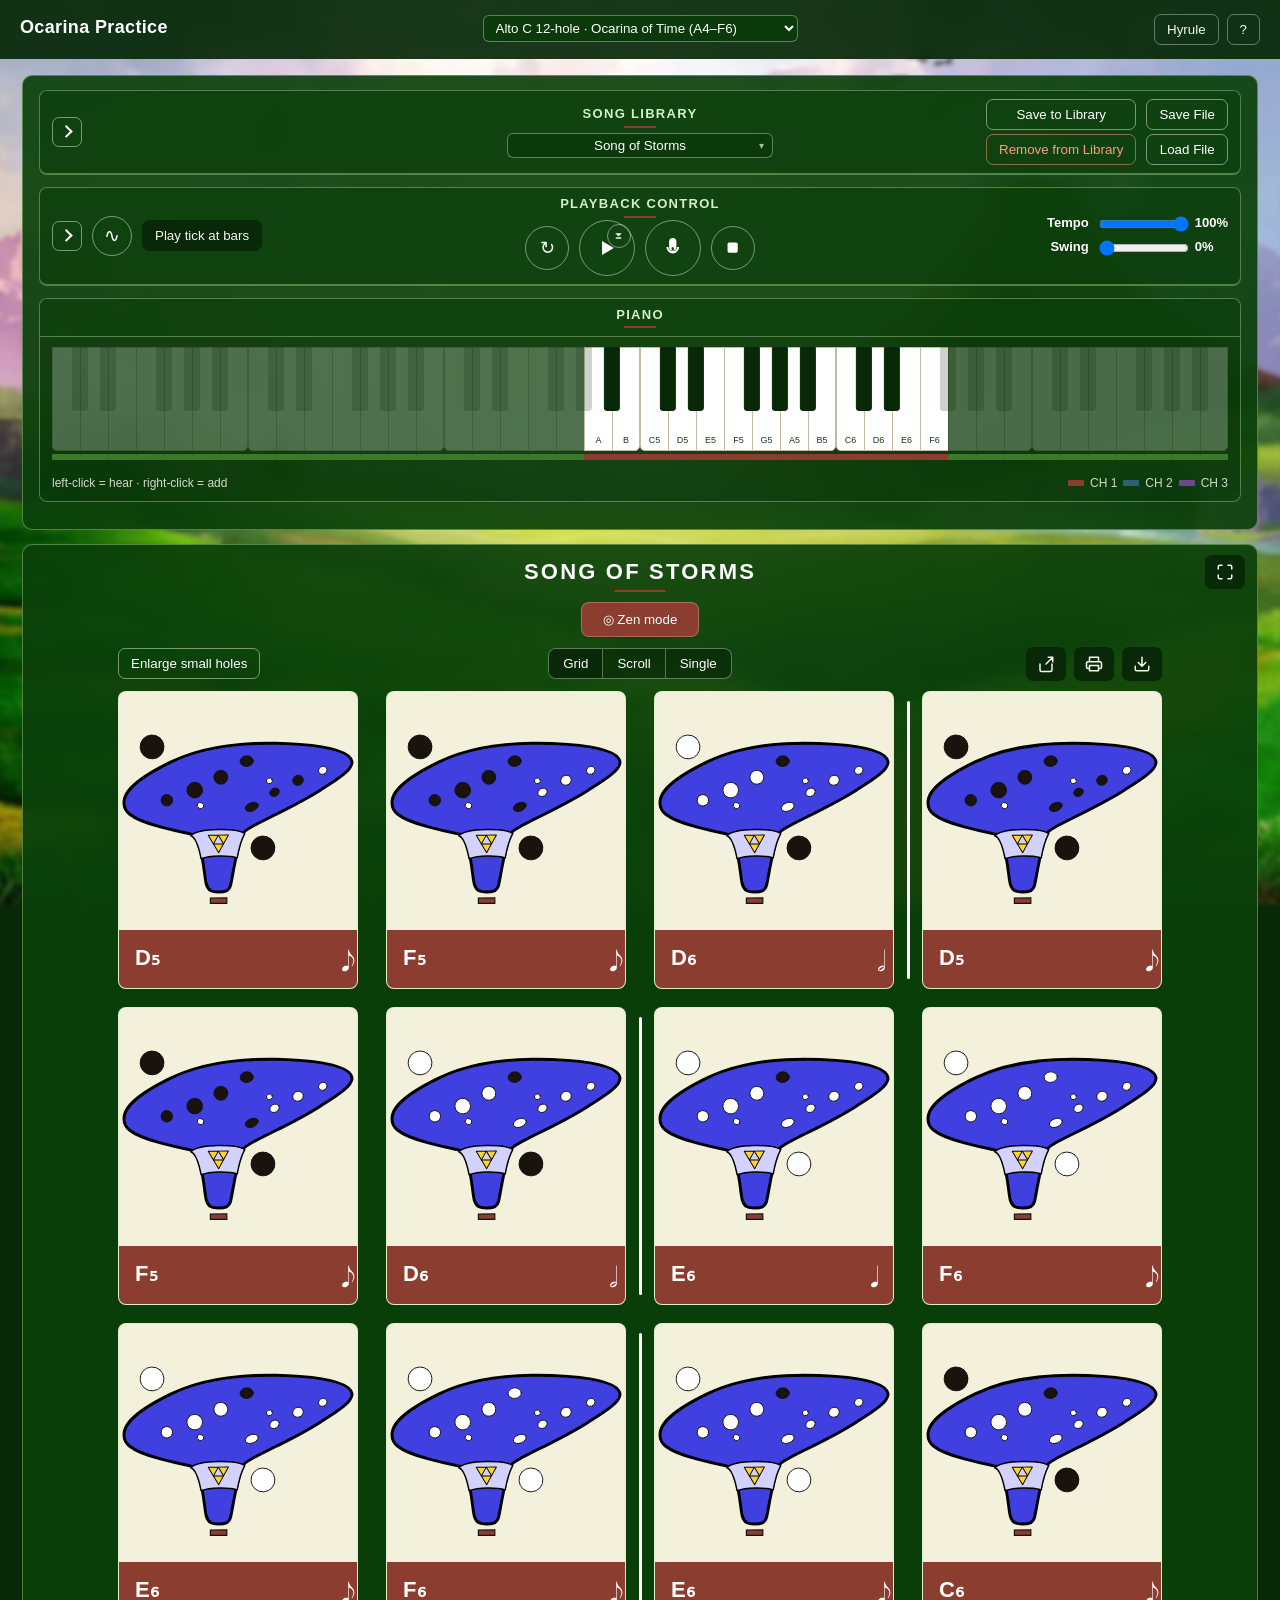
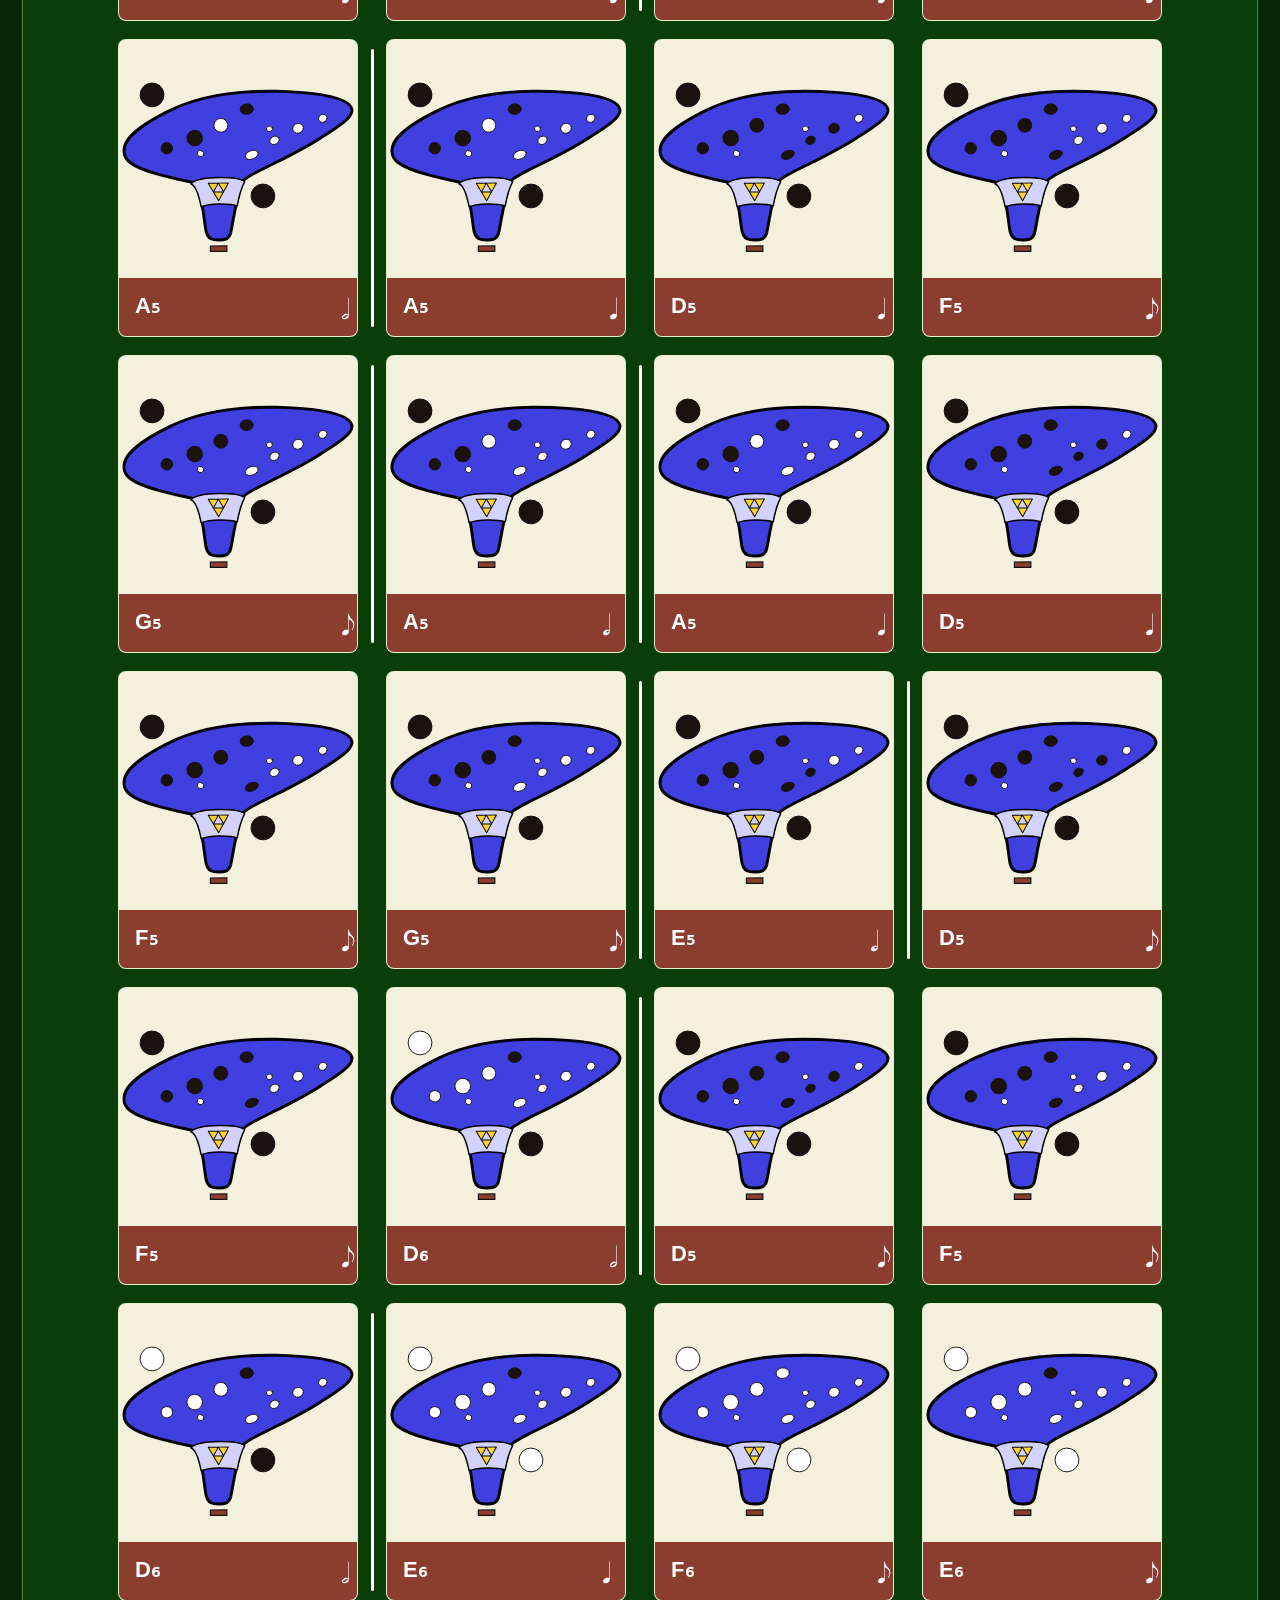
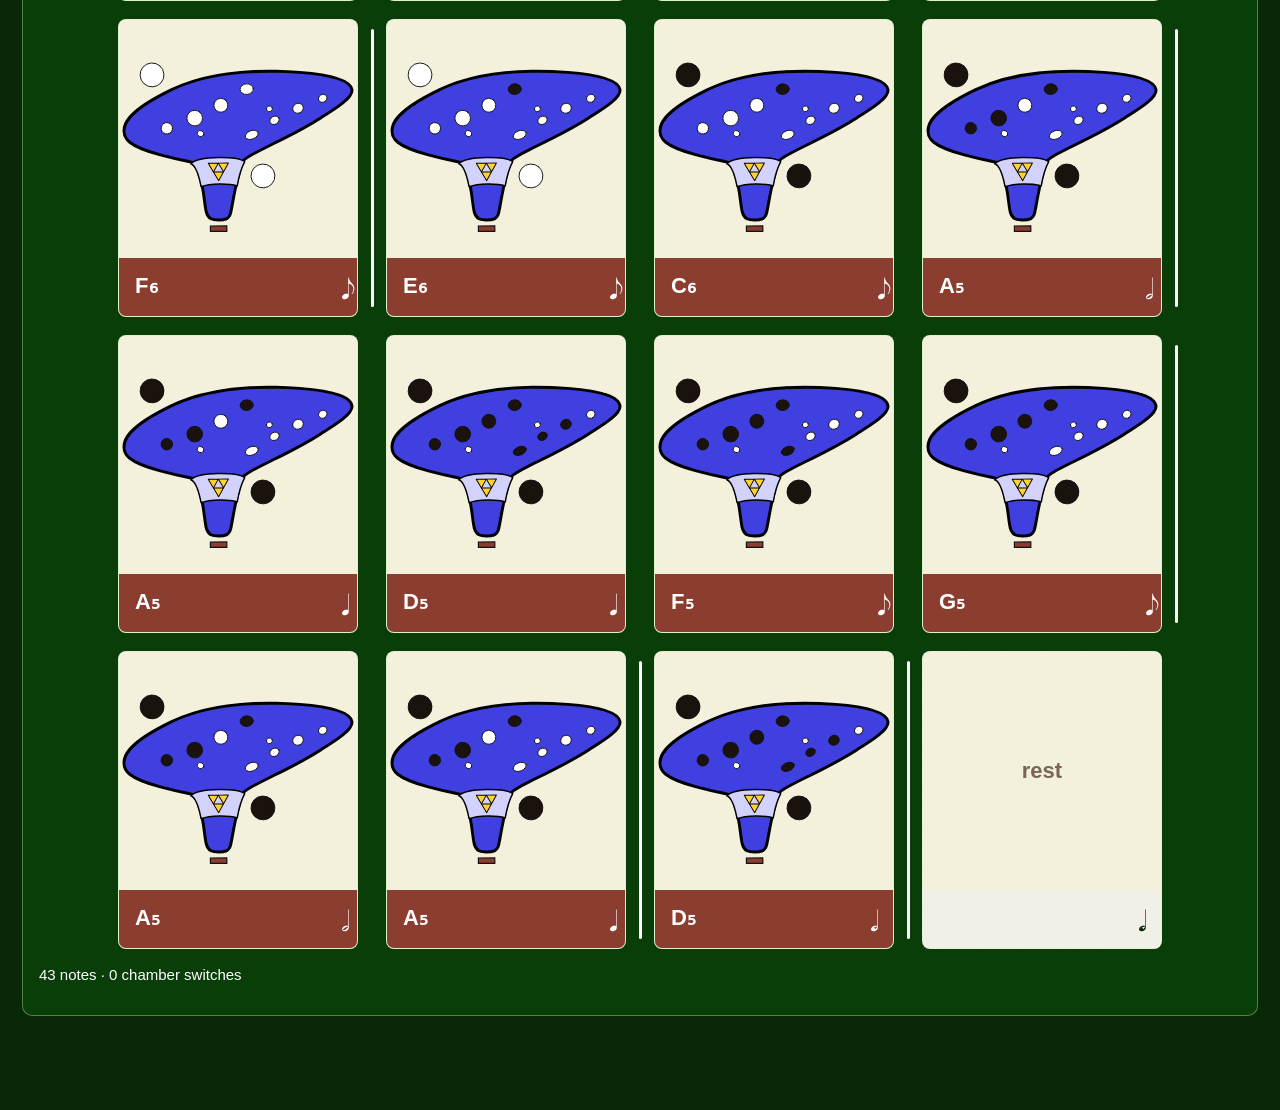
==== index.html @ 20164089 "Hide the vestigial playback collapse chevron under 760px: on a phone the block's only content below " ====
<!DOCTYPE html>
<html lang="en">
<head>
<meta charset="UTF-8" />
<meta name="viewport" content="width=device-width, initial-scale=1" />
<meta name="description" content="Ocarina tab maker and practice companion: type notes, get fingerings, play back through a synthesized ocarina, and practice with microphone feedback." />
<link rel="canonical" href="/" />
<meta name="theme-color" content="#f6efe6" />
<link rel="icon" type="image/svg+xml" href="favicon.svg" />
<link rel="manifest" href="manifest.webmanifest" />
<link rel="apple-touch-icon" href="icon-192.png" />
<title>Ocarina Practice</title>
<style>
  /* Critical paint gate: under a slow network Chrome's paint-holding gives up
     after ~1 s and paints the UA-shape (8 px body margin, white sheet) before
     app.css arrives — the 0.4-CLS pre-CSS flash Lighthouse caught on the phone.
     These two declarations anticipate app.css's own html, body rule exactly;
     anything more belongs in the stylesheet, not here. */
  html, body { margin: 0; padding: 0; background: #f6efe6; }
  /* the header's h1 margin collapses THROUGH the pre-CSS body's zero
     margin and displaces the body box itself (~21 px = UA .67em); app.css's
     header.app h1 { margin: 0 } is anticipated here for the gate. */
  header h1 { margin: 0; }
</style>
<script>
(function () {
  // Pre-paint theme: the same param > localStorage > default resolution as
  // app.js's themeFromQuery, so the saved theme lands before first paint —
  // boot() applying it late used to flash the default look on every load.
  try {
    var q = new URLSearchParams(location.search);
    var t;
    if (q.has("plain")) t = "";
    else if (q.has("oot")) t = "oot";
    else if (q.has("hifi")) t = "hifi";
    else {
      var s = localStorage.getItem("oco-theme");
      t = (s === "" || s === "oot" || s === "hifi") ? s : "oot";
    }
    if (t) document.documentElement.setAttribute("data-theme", t);
    else document.documentElement.removeAttribute("data-theme");
  } catch (e) {}
})();
</script>
<link rel="stylesheet" href="css/app.css?v=css-v9" />
<script type="application/ld+json">
{
  "@context": "https://schema.org",
  "@type": "WebApplication",
  "name": "Ocarina Practice",
  "url": "https://ocarina-practice.com/",
  "description": "Ocarina tab maker and practice companion: type notes, get fingerings, play back through a synthesized ocarina, and practice with microphone feedback.",
  "applicationCategory": "EducationalApplication",
  "operatingSystem": "Any",
  "browserRequirements": "Requires JavaScript.",
  "offers": { "@type": "Offer", "price": "0", "priceCurrency": "USD" }
}
</script>
</head>
<body>
<header class="app">
  <h1><a href="./" id="siteTitle">Ocarina Practice</a></h1>
  <div class="inst-picker">
    <select id="instSel" class="inst-sel" aria-label="Ocarina"></select>
  </div>
  <div class="head-tools">
    <div class="theme-wrap">
      <button class="ghost" type="button" id="themeBtn" title="Switch the theme" aria-haspopup="menu" aria-expanded="false">Hyrule</button>
      <div id="themeMenu" class="theme-menu" hidden role="menu" aria-label="Color theme">
        <button type="button" role="menuitem" data-theme-choice="">Plain</button>
        <button type="button" role="menuitem" data-theme-choice="oot">Hyrule</button>
        <!-- HiFi stays hidden until the look is finished (Robin, 2026-09-25):
             ?hifi explores it exactly the way ?oot did in its hidden era. -->
      </div>
    </div>
    <button class="ghost" type="button" id="helpBtn" title="Keyboard shortcuts" aria-haspopup="dialog">?</button>
  </div>
</header>
<div class="wrap">
  <section class="panel noprint">
    <div class="block collapsed" id="inputBlock">
      <div class="box-head">
        <div class="head-left">
          <button class="ghost collapse-btn" type="button" aria-expanded="false" title="Expand" aria-label="Expand input block"></button>
          <button class="ghost" type="button" id="clear" title="Empty the input field">Clear</button>
        </div>
        <div class="lib-dd" id="libDd">
          <span class="head-label">Song Library</span>
          <div class="lib-dd-wrap">
            <button type="button" class="lib-dd-btn" id="libDdBtn" aria-haspopup="listbox" aria-expanded="false" aria-controls="libDdMenu">
              <span id="libDdText"></span>
              <span class="lib-dd-caret" aria-hidden="true">▾</span>
            </button>
            <div class="lib-dd-menu" id="libDdMenu" role="listbox" aria-label="Library" hidden></div>
          </div>
          <select id="scale" hidden tabindex="-1" aria-hidden="true"></select>
        </div>
        <div class="lib-pairs">
          <div class="lib-pair">
            <button class="ghost" type="button" id="libSave">Save to Library</button>
            <button class="ghost" type="button" id="libRemove">Remove from Library</button>
          </div>
          <div class="lib-pair">
            <button class="ghost" type="button" id="diskSave">Save File</button>
            <button class="ghost" type="button" id="diskLoad">Load File</button>
          </div>
          <input type="file" id="diskFile" accept=".txt,.json,text/plain,application/json" hidden>
        </div>
      </div>
      <textarea id="src" spellcheck="false" placeholder="C4 D4 E4 F4 G4 A4 B4 C5">A3 B3 C4 D4 E4 F4 G4 A4 B4 C5 D5 E5 F5 G5 A5 B5 C6 D6 E6 F6 G6</textarea>
      <p class="hint input-legend">
        Notes: <kbd>C4</kbd> <kbd>C#4</kbd> <kbd>Db4</kbd> · bar <kbd>|</kbd> · rest <kbd>r</kbd>
        · tie <kbd>-</kbd> · slide <kbd>~</kbd> (e.g. <kbd>F4 ~ A4</kbd>) · staccato <kbd>!</kbd> (e.g. <kbd>C4!</kbd>) · duration <kbd>/1</kbd> whole <kbd>/2</kbd> half <kbd>/2.</kbd> dotted half <kbd>/4</kbd> quarter <kbd>/8</kbd> <kbd>/16</kbd> · triplet <kbd>t</kbd> (e.g. <kbd>A4/8t B4/8t C5/8t</kbd>) · bar note <kbd>|["…"]</kbd> (hover)
      </p>
    </div>
    <div class="block collapsed" id="playback">
      <div class="box-head">
        <div class="head-left">
          <button class="ghost collapse-btn" type="button" aria-expanded="false" title="Expand" aria-label="Expand playback block"></button>
          <!-- Loop is controlled by the transport's round ↻ button; the hidden
               carrier keeps loopOn()/syncLoopUI()'s single shared state. -->
          <input type="checkbox" id="loopMel" hidden>
          <!-- Lite is toggled in the perf screen; this hidden carrier keeps the
               shared state the perf switch / glitch toast read and persist. -->
          <input type="checkbox" id="liteMel" hidden>
          <!-- The Audio Performance button (relocated here by the JS) sits
               first; the playback tick rides to its right as a plain button. -->
          <div class="head-perf-col" id="headPerfCol">
            <button class="ghost" type="button" id="tickBtn" aria-pressed="true" title="Metronome tick during playback">Play tick at bars</button>
          </div>
        </div>
        <!-- Library save/load round-trips the tick flag through this hidden
             carrier (audio tickEnabled / library.ts headers read .checked). -->
        <input type="checkbox" id="tickMel" checked hidden>
        <div class="t-wrap noprint">
          <span class="head-label">Playback Control</span>
          <div class="bar-tools noprint" id="barTools" role="group" aria-label="Transport">
            <button type="button" class="t-btn loop" id="mirrorLoop" title="Loop" aria-label="Loop" aria-pressed="false">↻</button>
            <div class="play-cluster">
              <button type="button" class="t-btn play" id="mirrorPlay" title="Play / Pause" aria-label="Play or pause">
                <svg class="g-play" viewBox="0 0 24 24" aria-hidden="true" focusable="false"><path d="M7.4 4.4 L20.2 12 L7.4 19.6 Z" stroke-linejoin="round"/></svg>
                <svg class="g-pause" viewBox="0 0 24 24" aria-hidden="true" focusable="false"><rect x="4.6" y="5" width="5.2" height="14" rx="2.1"/><rect x="14.2" y="5" width="5.2" height="14" rx="2.1"/></svg>
              </button>
              <button type="button" class="t-btn duck" id="mirrorDuck" title="Duck the melody (~20%) so your ocarina leads" aria-label="Duck the melody" aria-pressed="false">
                <svg viewBox="0 0 24 24" aria-hidden="true" focusable="false"><path d="M5 7h14l-7 7z"/><path d="M6 16h12v3H6z"/></svg>
              </button>
            </div>
            <button type="button" class="t-btn practice" id="mirrorPractice" title="Practice mode: the song advances when you hit each note in tune" aria-label="Practice mode" aria-pressed="false"><svg class="g-mic" viewBox="0 0 24 24" aria-hidden="true" focusable="false"><path d="M12 2.8a3.4 3.4 0 0 1 3.4 3.4v5a3.4 3.4 0 0 1-6.8 0v-5A3.4 3.4 0 0 1 12 2.8Zm-6 8.6a6 6 0 0 0 12 0h-2a4 4 0 0 1-8 0Zm5 .02v3.08a1 1 0 0 0 2 0v-3.08Z"/></svg></button>
            <button type="button" class="t-btn stop" id="mirrorStop" title="Stop" aria-label="Stop">
              <svg class="g-stop" viewBox="0 0 24 24" aria-hidden="true" focusable="false"><rect x="4" y="4" width="16" height="16" rx="2.6"/></svg>
            </button>
          </div>
        </div>
        <div class="tempo-lab">
          <label class="dial-row" id="tempoGrp" for="tempo">
            <span>Tempo</span>
            <input type="range" id="tempo" min="10" max="100" value="100" title="Playback speed relative to the song's own tempo (10%–100%)">
            <span class="dial-val"><span id="tempoVal">100</span>%</span>
          </label>
          <label class="dial-row" id="swingGrp" for="swing">
            <span>Swing</span>
            <input type="range" id="swing" min="0" max="100" value="0">
            <span class="dial-val"><span id="swingVal">0</span>%</span>
          </label>
        </div>
      </div>
      <div class="tokens" id="tokens"></div>
    </div>
    <div class="block" id="pianoBlock">
      <div class="box-head piano-head">
        <span class="head-label">Piano</span>
      </div>
      <div class="kb" id="kb"></div>
      <div class="click-help">left-click = hear · right-click = add
        <span class="ch-leg"><i class="c1"></i>CH 1 <i class="c2"></i>CH 2 <i class="c3"></i>CH 3</span>
      </div>
    </div>
    <p class="err" id="err"></p>
  </section>

  <section class="panel" id="tabPanel">
    <h2 id="title" class="head-label"></h2>
    <button class="icon-btn fs-corner noprint" id="fullscreen" type="button" aria-label="Full screen" title="Full screen">
      <svg viewBox="0 0 24 24" aria-hidden="true" focusable="false"><path d="M8 3H5a2 2 0 0 0-2 2v3m13-5h3a2 2 0 0 1 2 2v3M3 16v3a2 2 0 0 0 2 2h3m13-5v3a2 2 0 0 1-2 2h-3"/></svg>
    </button>
    <div class="zen-row noprint">
      <button class="zen-btn" type="button" id="zen" title="Distraction-free practice (full screen)">◎ Zen mode</button>
    </div>
    <div class="row tab-tools">
      <div class="tools-left">
        <button type="button" class="toggle-btn" id="bigSmall" aria-pressed="false">Enlarge small holes</button>
      </div>
      <div class="mode-seg" id="modeSeg" role="radiogroup" aria-label="Display mode">
        <button type="button" class="seg-btn" data-mode="grid" role="radio" aria-checked="true" tabindex="0">Grid</button>
        <button type="button" class="seg-btn" data-mode="scroll" role="radio" aria-checked="false" tabindex="-1">Scroll</button>
        <button type="button" class="seg-btn" data-mode="single" role="radio" aria-checked="false" tabindex="-1">Single</button>
      </div>
      <div class="tools-right">
        <button class="icon-btn" type="button" id="shareZen" title="Copy a link that opens this ocarina and song straight in Zen mode" aria-label="Share zen link">
          <svg viewBox="0 0 24 24" aria-hidden="true" focusable="false"><path d="M4 12v8a2 2 0 0 0 2 2h12a2 2 0 0 0 2-2v-8M15 3h6v6M21 3l-9 9"/></svg>
        </button>
        <button class="icon-btn" type="button" id="print" title="Print" aria-label="Print">
          <svg viewBox="0 0 24 24" aria-hidden="true" focusable="false"><path d="M6 9V3h12v6M6 18H4a2 2 0 0 1-2-2v-5a2 2 0 0 1 2-2h16a2 2 0 0 1 2 2v5a2 2 0 0 1-2 2h-2M6 14h12v7H6z"/></svg>
        </button>
        <button class="icon-btn" type="button" id="download" title="Download tabs" aria-label="Download tabs">
          <svg viewBox="0 0 24 24" aria-hidden="true" focusable="false"><path d="M21 15v4a2 2 0 0 1-2 2H5a2 2 0 0 1-2-2v-4M7 10l5 5 5-5M12 15V3"/></svg>
        </button>
      </div>
    </div>
    <div class="sheet-wrap"><div class="sheet" id="sheet"></div></div>
    <p class="hint" id="stats"></p>
    <button type="button" class="focus-exit" id="focusExit" title="Exit full screen" aria-label="Exit full screen">✕</button>
    <div class="focus-strip noprint" id="focusStrip">
      <div class="tokens focus-tokens" id="focusTokens"></div>
    </div>
      <div class="focus-bar noprint" id="focusBar">
      <div class="focus-transport">
        <button type="button" class="focus-btn loop" id="focusLoop" title="Loop" aria-label="Loop" aria-pressed="false">↻</button>
        <div class="play-cluster">
          <button type="button" class="focus-btn play" id="focusPlay" title="Play / Pause" aria-label="Play or pause">
            <svg class="g-play" viewBox="0 0 24 24" aria-hidden="true" focusable="false"><path d="M7.4 4.4 L20.2 12 L7.4 19.6 Z" stroke-linejoin="round"/></svg>
            <svg class="g-pause" viewBox="0 0 24 24" aria-hidden="true" focusable="false"><rect x="4.6" y="5" width="5.2" height="14" rx="2.1"/><rect x="14.2" y="5" width="5.2" height="14" rx="2.1"/></svg>
          </button>
          <button type="button" class="focus-btn duck" id="focusDuck" title="Duck the melody (~20%) so your ocarina leads" aria-label="Duck the melody" aria-pressed="false">
            <svg viewBox="0 0 24 24" aria-hidden="true" focusable="false"><path d="M5 7h14l-7 7z"/><path d="M6 16h12v3H6z"/></svg>
          </button>
        </div>
        <button type="button" class="focus-btn" id="practiceFocusBtn" title="Practice mode: the song advances when you hit each note in tune" aria-label="Practice mode" aria-pressed="false"><svg class="g-mic" viewBox="0 0 24 24" aria-hidden="true" focusable="false"><path d="M12 2.8a3.4 3.4 0 0 1 3.4 3.4v5a3.4 3.4 0 0 1-6.8 0v-5A3.4 3.4 0 0 1 12 2.8Zm-6 8.6a6 6 0 0 0 12 0h-2a4 4 0 0 1-8 0Zm5 .02v3.08a1 1 0 0 0 2 0v-3.08Z"/></svg></button>
        <button type="button" class="focus-btn" id="focusStop" title="Stop" aria-label="Stop">
          <svg class="g-stop" viewBox="0 0 24 24" aria-hidden="true" focusable="false"><rect x="4" y="4" width="16" height="16" rx="2.6"/></svg>
        </button>
      </div>
      <div class="focus-settings">
        <label class="focus-tempo" id="focusTempoLab">
          <span>Tempo</span>
          <input type="range" id="focusTempo" min="10" max="100" value="100" title="Playback speed relative to the song's own tempo (10%–100%)">
          <span id="focusTempoVal">100</span>%
        </label>
      </div>
    </div>
  </section>
</div>

  <div id="helpOverlay" class="help-dialog" role="dialog" aria-modal="true" aria-label="Keyboard and gesture shortcuts" hidden>
    <div class="help-card">
      <div class="help-head">
        <b>Shortcuts</b>
        <button class="help-x" type="button" title="Close">✕</button>
      </div>
      <dl class="help-rows">
        <dt>Space</dt><dd>Pause / Continue playback or practice (not while typing)</dd>
        <dt>Enter</dt><dd>Hear the focused piano key · play the song from the focused notation chip</dd>
        <dt>← →</dt><dd>Step the piano chromatically · walk the notation chips · cycle grid/scroll/single in the mode segment</dd>
        <dt>↑ ↓</dt><dd>Move the piano an octave</dd>
        <dt>Home / End</dt><dd>First / last token (piano + chips)</dd>
        <dt>Right-click key</dt><dd>Add that note to the melody</dd>
        <dt>Quick tap chip</dt><dd>Play the song from there (touch and mouse)</dd>
        <dt>Hold chip / key</dt><dd>Hear just that one note (about ¼ s)</dd>
        <dt>?</dt><dd>Show / hide this list</dd>
      </dl>
      <p class="help-meta">Found a problem? <a href="https://github.com/tribbin/Ocarina-Practice/issues" target="_blank" rel="noopener">Report an issue</a> · Like the tool? <a href="https://ko-fi.com/tribbin" target="_blank" rel="noopener">Buy me a coffee</a>.</p>
    </div>
  </div>
  <div id="sr-gesture-hints" class="sr-only">
    Notation chips (button-shaped): activating one plays the song from
    that note; on touch a quick tap plays from here, a held press auditions
    the note once. Piano keys: activate or click to hear the note;
    right-click (or two-finger context) adds it to the melody. Tan pills
    mark text outside the melody notation — fix or remove them.
  </div>
  <script type="module" src="js/app.js"></script>
</body>
</html>
---- css/app.css ----
:root {
  --clay: #c4a07a;
  --clay-dark: #6b4a32;
  --ink: #1c140f;
  --paper: #f6efe6;
  --paper-2: #efe4d4;
  --line: #d7c4ae;
  --accent: #8b3d2f;
  --good: #2f6b4f;
  /* Chamber symbology — same in every theme. */
  --ch1: #8b3d2f;
  --ch2: #2f5f73;
  --ch3: #6b4a8b;
  --panel: #ffffff;
  --head: #faf7f2;
  --muted: #6a5648;
  --oca-bg: #f3e6d6;
  --key: #faf7f2;
  --key-line: #c9b8a4;
  --key-label: #7a6552;
  /* Rest / bar / tempo tokens — symbology, same in every theme.
     --token-pause is the one symbology value the general scan moved: its
     original tan left the white pause glyph at 4.14 (needed 4.5). */
  --token-neutral: #c9b8a4;
  --token-pause: #7d6e5e;
  --rest-ink: #7a6552;
  --ch-line-empty: #ddd4c8;
  --warn-bg: #fbe9e5;
  --warn-ink: #7a2a1f;
  --zen: #2b1d12;
  --zen-btn: #4a331f;
  --key-now: #f3d2b3;
  --key-now-ring: #c45c26;
  --key-now-black: #6b4a32;
  --key-now-black-ring: #e8c07a;
  /* The piano's now-key carries its own label ink: the shared --key-label is
     the rest-state brown, which slid to 3.85 on the warm now-key. */
  --key-now-label: #5a4936;
}
/* Hidden Hyrule Field theme: enable with ?oot
   Dark saturated grass from hyrule.jpg so white type reads; fingering cards
   stay cream. Chamber colors (--ch1/2/3) are intentionally not overridden. */
html[data-theme="oot"] {
  --clay: #2e8a1c;
  --clay-dark: #d4f0c8;
  --ink: #082808;
  --paper: #f4f8f0;
  --paper-2: #12500e;
  --line: rgba(200, 240, 160, 0.38);
  --good: #2e8a1c;
  --panel: rgba(10, 64, 10, 0.92);
  --head: rgba(12, 76, 12, 0.88);
  --muted: rgba(245, 250, 240, 0.84);
  --oca-bg: #f3f0dc;
  --key: #ffffff;
  --key-line: #c9b8a4;
  --key-label: #1a3a12;
  --ch-line-empty: #3d7a28;
  --zen: #071807;
  --zen-btn: #142814;
  --key-now: #7edc5a;
  --key-now-ring: #2d8a18;
  --key-now-black: #145c10;
  --key-now-black-ring: #b8f090;
  --key-now-label: #1a3a12;
  --menu: #0a3a0a;
}
/* HiFi (Robin's naming, 2026-09-25 — code "hifi"): the 80s black audio-stack
   first pass Robin asked for. Shape mirrors the proven Hyrule pattern: paper
   and ink STAY the plain light-sheet values (chips, dialogs, zen buttons and
   the editor all read them as light-on-chrome), while the black chassis is
   painted here explicitly — body/header/heads/panels/zen dark, LED-amber dial
   numerals, square-segment LED rows on the tuner meter and the practice fill.
   The red header understripe stays as every other theme's; chamber colors
   (--ch1..3) and the token/rest symbology stay the fingering-data truth. */
html[data-theme="hifi"] {
  background: #0b0b0d;
  --clay: #d9a441;
  --clay-dark: #e8b45a;
  --ink: #1c140f;
  --paper: #f6efe6;
  --paper-2: #efe4d4;
  --line: #2a2a30;
  --accent: #ff4d3a;
  --good: #3ee07f;
  --panel: #121216;
  --head: #0e0e11;
  --muted: #98969d;
  --oca-bg: #f3e6d6;
  --ch-line-empty: #3a3a42;
  --zen: #060607;
  --zen-btn: #1d1d22;
  --key-now: #123a24;
  --key-now-ring: #3ee07f;
  --key-now-black: #123a24;
  --key-now-black-ring: #e8b45a;
  --menu: #14141a;
  /* The general readability scan's per-surface notes: dark cards need light
     text on their own face (the .cd .dur asserts --ink), the piano's now-key
     label goes light, dark heads need light dial ink and white chrome
     buttons. --rest-ink keeps the plain value: the rest strip paints the
     cream --oca-bg face, dark ink reads there. */
  --key-now-label: #e6e4de;
}
html[data-theme="hifi"] body { background: #0b0b0d; color: #e6e4de; }
html[data-theme="hifi"] header.app { background: #0b0b0d; color: #e6e4de; }
/* Robin, 2026-09-26 retune: ONE dark-amber chrome for the page-chassis
   button family (#160a04 face) with a thin white line while a control
   rests; every ENGAGED face (#56300d). The segment row and the instrument
   select follow the same recipe — no white surfaces on the black chassis —
   and the zen call-to-action drops the bright LED red for a deeper one
   (#b32317, white text). */
html[data-theme="hifi"] button.ghost,
html[data-theme="hifi"] .t-btn,
html[data-theme="hifi"] .lib-dd-btn,
html[data-theme="hifi"] button#bigSmall,
html[data-theme="hifi"] .seg-btn,
html[data-theme="hifi"] .icon-btn,
html[data-theme="hifi"] .mode-seg {
  background: #160a04; color: #fff;
  border-color: rgba(255,255,255,.45);
}
html[data-theme="hifi"] .lib-dd-btn { background: #160a04 !important; }
html[data-theme="hifi"] .seg-btn.on,
html[data-theme="hifi"] .t-btn.play.is-playing,
html[data-theme="hifi"] .t-btn.loop.on,
html[data-theme="hifi"] button#bigSmall[aria-pressed="true"],
html[data-theme="hifi"] button.ghost[aria-pressed="true"],
html[data-theme="hifi"] button.ghost[aria-expanded="true"],
html[data-theme="hifi"] #tickBtn.on {
  background: #56300d; color: #fff;
}
html[data-theme="hifi"] .lib-dd-btn[aria-expanded="true"] {
  background: #56300d !important;
}
html[data-theme="hifi"] button.ghost:hover,
html[data-theme="hifi"] .t-btn:hover,
html[data-theme="hifi"] .seg-btn:hover {
  background: #25150a;
}
html[data-theme="hifi"] .help-card,
html[data-theme="hifi"] .lib-dialog-card { --panel: #fff; }
/* Accent-as-TEXT on a light sheet: the bright LED red only reads on black;
   its deep-red sibling keeps the hierarchy on the cream/white surfaces and
   passes the thresholds (the help card's dt terms paint --accent). */
html[data-theme="hifi"] .help-rows dt { color: #b32317; }
html[data-theme="hifi"] .lib-dialog-row button.lib-dialog-ok { color: var(--ink); }
html[data-theme="hifi"] .perf-pop { --muted: #241d14; }
/* The dev panel's amber note chips need the dark ink against them (the light
   --paper text only works on the grey dbg buttons). */
html[data-theme="hifi"] #dbgPanel .dbg-note { color: var(--ink); }
/* Dark heads: the dial labels assert --ink (dark on the dark head) — light
   ink here, exactly the Hyrule .tempo-lab treatment. */
html[data-theme="hifi"] .tempo-lab { color: #e6e4de; }
/* The library chrome sits on the dark head: white ink like the ghosts. The
   button rule is !important in its own definition, so the override matches. */
html[data-theme="hifi"] .lib-dd-btn {
  background: rgba(255,255,255,.08) !important; color: #fff !important;
  border-color: rgba(255,255,255,.35);
}
html[data-theme="hifi"] .lib-dd-menu {
  background: var(--menu); color: var(--paper);
}
/* The option rows assert --ink themselves: the dark menu gets light ink,
   while the states that paint a LIGHT face (hover / focus / the current
   selection's paper strip) go back to the dark --ink. Out-of-range names
   swap the accent for the amber LED, which reads on both faces. */
html[data-theme="hifi"] .lib-dd-opt { color: var(--paper); }
html[data-theme="hifi"] .lib-dd-opt:hover,
html[data-theme="hifi"] .lib-dd-opt:focus-visible,
html[data-theme="hifi"] .lib-dd-opt[aria-selected="true"] { color: var(--ink); }
html[data-theme="hifi"] .lib-dd-opt.has-oor .lib-dd-name { color: #ffb648; }
html[data-theme="hifi"] button#zen { background: #b32317; color: #fff; }
/* The segment row and the instrument select: the same no-white recipe. */
html[data-theme="hifi"] .inst-sel {
  background: #160a04; color: #fff;
  border-color: rgba(255,255,255,.45);
}
html[data-theme="hifi"] .inst-sel:hover { background: #25150a; }
html[data-theme="hifi"] .inst-sel option { background: #160a04; color: #e6e4de; }
/* The chart's "Enlarge small holes" button and the card's meta line ride the
   dark panel; the hint kbd chips keep dark ink on their cream chip face. */
html[data-theme="hifi"] .card { color: #e6e4de; }
/* The duration symbol asserts --ink on the card's own (dark) face unless a
   chamber meta already owns it with white — light ink where it rides dark. */
html[data-theme="hifi"] .card .dur { color: #e6e4de; }
html[data-theme="hifi"] kbd { color: #241d14; }
/* Square-row LED displays: the tuner's tuning scale and the bar fill become
   squared segment rows; the dial value readouts are LED-amber monospace. */
html[data-theme="hifi"] .prac-scale,
html[data-theme="hifi"] .prac-track {
  background: repeating-linear-gradient(90deg, rgba(255,255,255,.09) 0 6px, transparent 6px 10px);
}
html[data-theme="hifi"] .prac-fill {
  background: repeating-linear-gradient(90deg, #3ee07f 0 6px, rgba(62,224,127,.25) 6px 10px);
  box-shadow: 0 0 10px rgba(62,224,127,.35);
}
html[data-theme="hifi"] .prac-fill,
html[data-theme="hifi"] .prac-tok-fill {
  transition: none;  /* LED rows fill in whole segments (Robin 2026-09-26) */
}
html[data-theme="hifi"] .dial-row > span:last-child,
html[data-theme="hifi"] .dial-row .dial-val,
html[data-theme="hifi"] #focusTempoVal {
  font-family: ui-monospace, SFMono-Regular, Menlo, Consolas, monospace;
  font-weight: 700; color: #ffb648;
  text-shadow: 0 0 9px rgba(255,182,72,.4);
  font-variant-numeric: tabular-nums; letter-spacing: .04em;
}
/* The theme menu (Robin's pick): a neutral popover that names the themes —
   it signifies the color theme without showing it in the current theme. The
   sheet takes the dark-theme menu recipe where one exists (--menu), and the
   two dark looks must ink the items light (their --ink stays dark). */
.theme-wrap { position: relative; display: inline-flex; }
.theme-menu {
  position: absolute; right: 0; top: calc(100% + 6px); z-index: 60;
  min-width: 132px; background: var(--menu, var(--panel)); color: var(--ink);
  border: 1px solid var(--line); border-radius: 10px;
  box-shadow: 0 8px 24px rgba(0,0,0,.25); padding: 4px;
  display: flex; flex-direction: column;
}
html[data-theme="oot"] .theme-menu,
html[data-theme="hifi"] .theme-menu { color: var(--paper); }
.theme-menu[hidden] { display: none; }
.theme-menu button {
  text-align: left; padding: 7px 12px; border: 0; border-radius: 7px;
  background: transparent; color: inherit; font: 13.5px/1 inherit;
  cursor: pointer; white-space: nowrap;
}
.theme-menu button:hover, .theme-menu button:focus-visible { background: rgba(127,127,140,.18); }
/* Light surfaces inside the Hyrule theme: the library dialog card and the perf
   meters pop keep the app's cream look, so they need the light-surface token
   values locally (OOT re-scopes --ink/--muted/--panel for the dark panels,
   which made the save-dialog input/Cancel and the perf table unreadable). */
html[data-theme="oot"] .lib-dialog-card { --panel: #fff; }
html[data-theme="oot"] .lib-dialog-input {
  background: #fff; border-color: rgba(24, 80, 18, 0.5);
}
html[data-theme="oot"] .lib-dialog-row button:not(.lib-dialog-ok) {
  background: #fff; border-color: rgba(24, 80, 18, 0.5); color: #12380d;
}
html[data-theme="oot"] .lib-toast { --ink: #eaf6e2; }
html[data-theme="oot"] .perf-pop { --muted: rgba(20, 62, 14, 0.82); }
/* Buttons on OOT light surfaces lose the white-on-glass treatment: the Lite
   switch in the perf pop and the toast's ghost buttons sit on cream/warm
   light backgrounds where white text vanished. */
html[data-theme="oot"] .perf-pop button {
  color: #12380d; border-color: rgba(24, 80, 18, 0.5);
}
html[data-theme="oot"] .glitch-toast button.ghost {
  color: var(--warn-ink); border-color: rgba(122, 42, 31, 0.45);
}
* { box-sizing: border-box; }
html, body { margin: 0; padding: 0; background: var(--paper); color: var(--ink);
  font: 15px/1.45 "Source Sans 3", "Segoe UI", sans-serif; }
html[data-theme="oot"] {
  background-color: var(--ink);
  color: #fff;
}
html[data-theme="oot"] body { background: transparent; color: #fff; }
html[data-theme="oot"] body::before {
  content: "";
  position: fixed;
  inset: -4px;
  z-index: 0;
  pointer-events: none;
  background: url("../hyrule.webp") center / cover no-repeat;
  filter: blur(2px);
}
html[data-theme="oot"] .wrap {
  position: relative;
  z-index: 1;
}
html[data-theme="oot"] .card {
  background: rgba(255, 252, 245, 0.94);
  color: #14200c;
}
html[data-theme="oot"] .card.rest .compact,
html[data-theme="oot"] .card.rest .nm,
html[data-theme="oot"] .card.live.is-rest .nm,
html[data-theme="oot"] .card.live .rest-over {
  color: var(--rest-ink);
}
/* --ink turns dark in the theme, so the .card.now ring would vanish against
   the dark grass; give it a white ring (mirrors .tok.now's white + ink).
   An outline with offset keeps a gap of grass between ring and cream card. */
html[data-theme="oot"] .card.now {
  box-shadow: none;
  outline: 3px solid #fff;
  outline-offset: 2px;
}
/* The ring paints 5px outside the card; zen clips at .sheet.live (overflow
   hidden) and the live card fills it edge to edge, so pad the sheet — the
   clip boundary is the padding box, which gives the ring room to breathe. */
html[data-theme="oot"] #tabPanel.focus .sheet.live {
  padding: 6px;
}
html[data-theme="oot"] header.app {
  background: rgba(6, 40, 6, 0.92);
  color: #fff;
  backdrop-filter: blur(8px);
  -webkit-backdrop-filter: blur(8px);
}
html[data-theme="oot"] .panel {
  color: #fff;
  backdrop-filter: blur(8px);
  -webkit-backdrop-filter: blur(8px);
}
/* The glass blur isolates each .panel into its own stacking context, so the
   perf pop (descending from the playback head's glass) could never paint
   over the fingering-cards panel below, whatever its z-index said. Order the
   two sections explicitly: the input/playback panel rides above the tabs. */
html[data-theme="oot"] section.panel.noprint { position: relative; z-index: 2; }
html[data-theme="oot"] #tabPanel { position: relative; z-index: 1; }
html[data-theme="oot"] .block {
  background: rgba(8, 52, 8, 0.4);
}
html[data-theme="oot"] .box-head,
html[data-theme="oot"] .playback-head,
html[data-theme="oot"] #inputBlock .input-legend {
  background: rgba(12, 68, 12, 0.45);
}
html[data-theme="oot"] .box-title,
html[data-theme="oot"] .box-sub,
html[data-theme="oot"] .tempo-lab,
html[data-theme="oot"] button.ghost,
html[data-theme="oot"] .toggle-btn,
html[data-theme="oot"] .seg-btn,
html[data-theme="oot"] h2#title,
html[data-theme="oot"] .click-help,
html[data-theme="oot"] #stats,
html[data-theme="oot"] .check-lab {
  color: #fff;
}
html[data-theme="oot"] button.ghost,
html[data-theme="oot"] .toggle-btn {
  border-color: rgba(255, 255, 255, 0.45);
}
html[data-theme="oot"] .toggle-btn.on {
  background: #082808;
  color: #fff;
  border-color: #082808;
}
/* Selected segment gets the same dark fill as the toggle, but keeps its plain
   --line border-left: the divider between segments is the right segment's
   border-left, so recoloring it dark would make the Grid|Scroll divider
   vanish only when Scroll or Single is selected (asymmetric with Grid).
   Keeping it painted makes dividers identical in every selection state. */
html[data-theme="oot"] .seg-btn.on {
  background: #082808;
  color: #fff;
}
html[data-theme="oot"] .mode-seg {
  background: rgba(6, 36, 6, 0.6);
  border-color: rgba(255, 255, 255, 0.35);
}
/* Bar lines between fingering cards paint with --ink, which the theme turns
   near-black #082808 — invisible on the dark green glass panels. White keeps
   them as legible as the white-on-grass chrome; accent bar lines (.has-note)
   stay accent-tinted via their higher-specificity rule. */
html[data-theme="oot"] .tab-bar::before {
  background: #fff;
}
html[data-theme="oot"] textarea#src,
html[data-theme="oot"] #inputBlock textarea#src {
  background: #0a3a0a;
  color: #fff;
}
html[data-theme="oot"] .lib-dd-btn,
html[data-theme="oot"] .lib-dd-menu,
html[data-theme="oot"] .box-head select,
html[data-theme="oot"] #scale,
html[data-theme="oot"] .inst-sel,
html[data-theme="oot"] .inst-sel option {
  background: var(--menu) !important;
  color: #fff !important;
  border-color: rgba(255, 255, 255, 0.35);
}
html[data-theme="oot"] .lib-dd-opt {
  color: #fff;
}
html[data-theme="oot"] .lib-dd-opt:hover,
html[data-theme="oot"] .lib-dd-opt:focus-visible,
html[data-theme="oot"] .lib-dd-opt[aria-selected="true"] {
  background: #12500e;
}
html[data-theme="oot"] .lib-dd-group,
html[data-theme="oot"] .lib-dd-foot {
  color: rgba(245, 250, 240, 0.8);
}
html[data-theme="oot"] kbd {
  background: rgba(8, 48, 8, 0.7);
  color: #fff;
  border-color: rgba(255, 255, 255, 0.3);
}
/* Debug-panel test-note pills: the shared rule pairs --clay-dark (pale green
   here) with --paper (near-white) — unreadable in OOT — and its hover pairs
   --clay (dark green) with --ink (near-black). Pin readable pairs instead. */
html[data-theme="oot"] #dbgPanel .dbg-note {
  color: #12380d;
}
html[data-theme="oot"] #dbgPanel .dbg-note:hover {
  background: #12500e;
  color: #fff;
}
/* The dbg heading's green was 4.17 on the deep-green chassis (the plain
   --clay); the theme's own readable green clears the bar. */
html[data-theme="oot"] #dbgPanel .dbg-head b { color: #4fd44a; }
header.app {
  background: var(--ink); color: var(--paper);
  padding: 14px 20px;
  /* The ocarina picker centers over the whole sticky bar, like the section
     headers do: equal side columns on both sides of the centered pick. */
  display: grid; grid-template-columns: 1fr auto 1fr;
  align-items: baseline; gap: 4px 14px;
  position: sticky; top: 0; z-index: 5;
}
header.app h1 { font-size: 18px; margin: 0; font-weight: 650; letter-spacing: .02em; white-space: nowrap; }
/* The site title is a plain link to the site root (Robin, 2026-09-25):
   same ink as before, no link-visit chrome, the anchor is the affordance. */
header.app h1 a { color: inherit; text-decoration: none; }
header.app span { opacity: .7; font-size: 13px; }
.inst-picker { display: flex; align-items: baseline; gap: 8px; flex-wrap: wrap; justify-self: center; }
@media (max-width: 760px) {
  header.app { display: flex; flex-wrap: wrap; }
  .inst-picker { margin-inline: auto; }
  /* Reserve the selector's grown-up width from the first paint: the option
     list arrives with the instruments fetch, and today the narrow empty
     control balloons into the row — head-tools wrap onto a second line and
     the whole page slides down (the 0.35 mobile CLS Lighthouse caught).
     The reserved box is the same one the filled control will occupy, so no
     final layout changes; the wrap it forces is immediate, not mid-load.
     Re-tune if instrument labels ever get their own redesign. */
  .inst-sel { min-width: 316px; }
}
.inst-sel {
  background: rgba(255,255,255,.08); color: var(--paper);
  border: 1px solid rgba(255,255,255,.28); border-radius: 6px;
  padding: 4px 8px; font: 13px/1 inherit; cursor: pointer;
}
.inst-sel:hover { background: rgba(255,255,255,.16); }
.inst-sel option { color: var(--ink); background: var(--paper); }
.wrap { max-width: 1440px; margin: 0 auto; padding: 16px 22px 80px; }
.panel { background: var(--panel); border: 1px solid var(--line); border-radius: 10px; padding: 14px 16px; margin: 0 0 14px; }
/* The square box-head sits flush at the block's top: round its own corners so
   the head's background doesn't poke past the block's rounded border
   (top-left/top-right of each sub-section were visually clipped). */
.block > .box-head { border-radius: 7px 7px 0 0; }
label.k { font-size: 11px; text-transform: uppercase; letter-spacing: .08em; color: var(--clay-dark); font-weight: 700; display: block; margin-bottom: 6px; }
textarea { display: block; } /* baseline-gap fix — LOW specificity on purpose: the
   `.block.collapsed > :not(.box-head)` hide rule (0,3,0) must keep beating it;
   `textarea#src` carries an ID and would win over any class-level rule */
textarea#src {
  width: 100%; min-height: 74px; resize: vertical; font: 15px/1.4 ui-monospace, SFMono-Regular, Menlo, Consolas, monospace;
  border: 1px solid var(--line); border-radius: 8px; padding: 10px 12px; background: var(--paper);
}
.row { display: flex; flex-wrap: wrap; gap: 8px; align-items: center; margin-top: 10px; }
button, select {
  background: var(--ink); color: var(--paper); border: 0; border-radius: 7px;
  padding: 7px 12px; cursor: pointer; font: 13px/1 inherit;
}
button.ghost { background: transparent; color: var(--ink); border: 1px solid var(--line); }
/* A disabled button must read as inert across the family (dark, ghost, round) */
button:disabled {
  opacity: .45; cursor: not-allowed; filter: saturate(.4);
}
/* Practice buttons are state toggles, not primary actions: off = outline
   (nothing black/active-looking), engaged = the app's filled toggle. In zen
   the active hue differs per mode: green = play running, blue = practice
   running. */
#practiceBtn { padding: 7px 12px; }
/* Zen transport: play left, practice right — BOTH at the big size; the
   running mode wears its hue (green = play, blue = practice), paused =
   neutral dark. */
#tabPanel.focus .focus-btn.play {
  width: 92px; height: 92px; font-size: 40px;
  background: var(--zen-btn);
  padding: 0;
}
#tabPanel.focus .focus-btn.play.is-playing { background: var(--good); }
#tabPanel.focus #practiceFocusBtn {
  width: 92px; height: 92px; font-size: 36px;
}
#tabPanel.focus #practiceFocusBtn.on { background: var(--ch2); }
button.tiny { padding: 4px 8px; font-size: 12px; }
.toggle-btn { background: transparent; color: var(--ink); border: 1px solid var(--line); }
.toggle-btn.on { background: var(--ink); color: var(--paper); border-color: var(--ink); }
.err { color: var(--accent); font-size: 13px; }
.err:empty { display: none; }
/* OoT: the accent's dark red disappears on the grass — errors need the same
   bright salmon the bad-chip scribbles wear. */
html[data-theme="oot"] .err { color: #ff9d80; }
.range-warn {
  display: flex; align-items: center; gap: 10px;
  background: var(--warn-bg); color: var(--warn-ink);
  border: 1.5px solid var(--accent); border-left-width: 5px;
  border-radius: 8px; padding: 10px 14px; margin: 0 0 12px;
  font-size: 14px; font-weight: 600;
  animation: rangeWarnPulse 1.6s ease-in-out 3;
}
.range-warn[hidden] { display: none; }
.range-warn .rw-icon { font-size: 20px; line-height: 1; }
@keyframes rangeWarnPulse {
  0%, 100% { box-shadow: 0 0 0 0 rgba(139,61,47,0); }
  50% { box-shadow: 0 0 0 4px rgba(139,61,47,.22); }
}
.card.oor {
  border: 2px solid var(--accent);
  background: var(--warn-bg);
}
.card.oor:not(.tie) {
  display: flex; flex-direction: column; justify-content: center;
}
.card.oor.tie .compact { color: var(--accent); }
.card.oor.tie .meta .nm { color: var(--accent); }
.card.oor .compact.oor-mark {
  display: flex; align-items: center; justify-content: center;
  min-height: 92px; font-size: 52px; font-weight: 800; color: var(--accent);
}
.card.oor .meta .nm { color: var(--warn-ink); font-weight: 700; }
.badge.oor-badge { background: var(--accent); text-transform: uppercase; }
.kb { display: flex; gap: 0; align-items: flex-end; flex-wrap: nowrap; flex: 1; }
.kb .oct { display: flex; gap: 0; position: relative; height: 122px; flex: 1; }
.pkey { position: relative; flex: 1; min-width: 0; }
.key { width: 100%; height: 104px; background: var(--key); border: 1px solid var(--key-line); border-right-width: 0; border-radius: 0 0 0 0; cursor: pointer; position: relative; box-sizing: border-box; }
.pkey:last-child .key:not(.black) { border-right-width: 1px; border-radius: 0 0 5px 0; }
.pkey:first-child .key:not(.black) { border-radius: 0 0 0 5px; }
.key.black { position: absolute; left: 100%; top: 0; width: 58%; min-width: 0; max-width: 28px; height: 64px; background: var(--ink); border: 1px solid var(--ink); border-radius: 0 0 3px 3px; margin: 0; transform: translateX(-50%); z-index: 2; }
.key:hover { filter: brightness(1.05); }
.key:not([data-note]) { cursor: default; }
.key .n { position: absolute; bottom: 3px; left: 0; right: 0; text-align: center; font-size: 9px; color: var(--key-label); }
.key.black .n { color: #ddd; bottom: 2px; }
.legend { display: flex; gap: 14px; font-size: 12px; color: var(--muted); flex-wrap: wrap; }
.legend i { display: inline-block; width: 9px; height: 9px; border-radius: 50%; margin-right: 4px; vertical-align: -1px; }
.sheet { display: flex; flex-wrap: wrap; gap: 18px 28px; align-items: stretch; }
/* Fixed width, no flex-grow: grow distributes free space per flex line, so a
   short last row grows its fewer cards wider than the full rows above (up to
   the old 280px cap) and the columns stop lining up. A fixed width keeps every
   card identical on every row; scroll/live/print set their own sizes. */
.card {
  flex: 0 0 auto; width: 240px;
  background: var(--panel); border: 1px solid var(--line); border-radius: 8px;
  overflow: hidden; page-break-inside: avoid; break-inside: avoid;
}
.card.head { width: 100%; background: transparent; border: 0; padding: 4px 2px 2px; }
.card img { display: block; width: 100%; height: auto; background: #fff; }
.card .meta { display: flex; justify-content: space-between; align-items: center; padding: 14px 16px 16px; font-size: 13px; }
.card.live .meta { padding: 16px 20px 18px; }
.card .nm { font-weight: 800; font-size: 22px; letter-spacing: .01em; line-height: 1.25; }
.card .dur { color: var(--ink); font-size: 28px; line-height: 1; font-weight: 500; min-width: 1.3em; text-align: right; position: relative; top: 0.14em; font-family: "Noto Music", "Noto Sans Symbols 2", "Segoe UI Symbol", serif; }
.card.ch1 .meta { background: var(--ch1); }
.card.ch2 .meta { background: var(--ch2); }
.card.ch3 .meta { background: var(--ch3); }
.card.ch1 .meta,
.card.ch2 .meta,
.card.ch3 .meta {
  color: #fff;
  print-color-adjust: exact;
  -webkit-print-color-adjust: exact;
}
.card.ch1 .meta .nm,
.card.ch2 .meta .nm,
.card.ch3 .meta .nm,
.card.ch1 .meta .dur,
.card.ch2 .meta .dur,
.card.ch3 .meta .dur {
  color: #fff;
}
.badge { font-size: 10px; font-weight: 700; letter-spacing: .06em; padding: 2px 6px; border-radius: 99px; color: #fff; }
.tab-bar {
  flex: 0 0 0; width: 0; position: relative; align-self: stretch;
  /* Bars ride the column gap: the left negative margin cancels the flex gap
     BEFORE the zero-width line, so a bar costs exactly the one gap it sits
     in — rows keep the card rhythm (no extra width, no early wrap) and the
     line paints centered in that gap. */
  margin: 0 0 0 -28px;
  background: none; overflow: visible;
}
.tab-bar::before {
  content: ""; position: absolute; top: 10px; bottom: 10px; width: 3px;
  left: 12.5px; /* mid-gap (the bar rides the 28px column gap) */
  background: var(--ink); border-radius: 2px;
}
.tab-bar + .tab-bar::before { left: 18px; width: 2px; }
/* A bar line carrying a hover description gets an accent tint + a dotted cue. */
.tab-bar.has-note::before { background: var(--accent, #b5651d); }
.tab-bar.has-note::after {
  content: ""; position: absolute; top: 2px; left: -16px; width: 5px; height: 5px;
  border-radius: 50%; background: var(--accent, #b5651d); cursor: help;
}
.tok.bar.has-note {
  border-bottom: 2px dotted var(--accent, #b5651d); cursor: help;
}
.tab-tempo {
  flex: none; align-self: center; margin: 0 6px; padding: 3px 8px;
  background: var(--token-neutral); color: var(--ink); border-radius: 6px;
  font-weight: 700; font-size: 13px; white-space: nowrap;
}
.tok.tempo {
  background: var(--token-neutral); color: var(--ink); font-weight: 700;
  height: 44px; width: auto; flex: none; min-height: 44px;
  display: inline-flex; align-items: center;
}
.card.rest {
  border-style: dashed;
}
.card.rest .compact {
  min-height: 0; display: flex; align-items: center; justify-content: center;
  background: var(--oca-bg); color: var(--rest-ink); font-size: 22px; font-weight: 800; line-height: 1;
}
.card.tie .compact {
  font-size: 48px; font-weight: 500; color: var(--ink); letter-spacing: .04em; line-height: 1;
}
.tok.tie { opacity: .78; }
.tok.slide { position: relative; }
.tok .slide-mark { font-weight: 800; margin-right: 2px; opacity: .85; }
.stac-mark { font-weight: 900; margin-left: 1px; opacity: .9; }
.tok .stac-mark { vertical-align: super; font-size: .8em; }
.tok.staccato { font-style: italic; }
.meta .nm .stac-mark {
  display: inline-block; width: 0; overflow: visible; line-height: 0;
  position: relative; top: -0.5em; font-size: .7em;
}
.sheet.scroll .card.rest { flex: 0 0 260px; width: 260px; }
.compact { display: block; line-height: 0; background: var(--oca-bg); aspect-ratio: 1; }
.official { display: none; }
svg.ocarina { width: 100%; height: auto; display: block; background: var(--oca-bg); }
.card { min-height: 160px; }
.hole { fill: rgba(255,255,255,0.18); stroke: #5a3a28; stroke-width: 3; }
.hole.on { fill: rgba(20,10,6,0.78); stroke: #1a0c08; }
.hole.tune { fill: none; stroke: #b89a80; stroke-width: 2; stroke-dasharray: 4 3; }
/* The piano head mirrors the other two: the centered sub-section title. */
#pianoBlock > .box-head { justify-content: center; }
kbd { font: 11px ui-monospace, monospace; background: var(--paper-2); border: 1px solid var(--line); border-bottom-width: 2px; padding: 0 4px; border-radius: 3px; }
@media print {
  header.app, .noprint, .tab-tools, #stats, .focus-exit { display: none !important; }
  html[data-theme="oot"], html[data-theme="oot"] body,
  body { background: #fff !important; background-image: none !important; }
  html[data-theme="oot"] body::before { display: none !important; }
  .wrap { max-width: none; padding: 0; }
  .panel { border: 0; padding: 0; margin: 0; }
  .sheet { gap: 2.5mm 3mm; }
  .tab-bar { margin: 0 0 0 -3mm; }
  .tab-bar::before { left: 5px; }
  /* Same centered-block sizing with the print card slot (32mm card + 3mm
     margin); #sheet outranks the base rule that lands later in the file. */
  #sheet:not(.scroll):not(.live) {
    width: 100%; /* plain fallback: engines without round() drop the next line */
    width: max(calc(round(down, 100%, 35mm) - 3mm), min(100%, 32mm));
    margin-inline: auto;
  }
  .card, .rest,
  .sheet.scroll .card,
  .sheet.scroll .card.rest,
  .sheet.live .card.live {
    flex: 0 0 32mm;
    width: 32mm;
    min-width: 32mm;
    max-width: 32mm;
    min-height: 0;
  }
  .card .meta { padding: 1.5mm 2mm 1.8mm; }
  .card .nm { font-size: 11px; }
  .card .dur { font-size: 13px; top: 0.08em; }
  .compact, svg.ocarina { background: #fff !important; }
  /* Clay body, rim, gold deco, and relief lines eat ink and hide the holes.
     Near-white fill + a thin outline keeps the silhouette without a wash of color. */
  svg.ocarina .oca-body { fill: #f7f4ef !important; stroke: #222 !important; }
  svg.ocarina .oca-rim { fill: #f3efe8 !important; stroke: #444 !important; }
  svg.ocarina .oca-deco,
  svg.ocarina .oca-deco path { fill: #eee9dc !important; stroke: #555 !important; }
  svg.ocarina .oca-relief { stroke: #ccc !important; opacity: 0.35 !important; }
}

.click-help { margin: 0 0 0 10px; font-size: 12px; color: var(--muted); line-height: 1.35; }
.tokens { display: flex; flex-wrap: wrap; gap: 6px; margin: 0; padding: 4px 10px 6px; min-height: 36px; }
.tok {
  display: inline-flex; align-items: center; gap: 8px;
  height: 44px; padding: 0 14px; border-radius: 10px; color: #fff;
  font-weight: 700; font-size: 18px; line-height: 1; white-space: nowrap;
  cursor: default; user-select: none;
  /* hold-to-listen target: a planted finger must not raise text selection
     or the iOS-style callout mid-dwell */
  -webkit-user-select: none; -webkit-touch-callout: none;
  box-shadow: 0 1px 0 rgba(0,0,0,.12);
}
.tok .td { font-size: 24px; line-height: 1; font-weight: 500; font-family: "Noto Music","Noto Sans Symbols 2","Segoe UI Symbol",serif; opacity: .95; }
.tok.ch1 { background: var(--ch1); }
.tok.ch2 { background: var(--ch2); }
.tok.ch3 { background: var(--ch3); }
.tok.bar { background: var(--token-neutral); color: var(--ink); font-weight: 600; height: 44px; width: auto; flex: none; min-height: 44px; }
.tok.pause { background: var(--token-pause); }
/* Junk spans the grammar cannot consume: a token-shaped pill (tan, like the
   bar chips — same var in both themes) carrying the raw junk text with a
   spell-check style wavy scribble. The first take used a bare transparent
   chip (not readable/especially OoT) and an earlier one an opaque accent box
   (illegible on the grass): pill + scribble reads like a real token. */
.tok.bad {
  background: var(--token-neutral);
  color: var(--ink);
  text-decoration-line: underline;
  text-decoration-style: wavy;
  text-decoration-thickness: 2px;
  text-underline-offset: 4px;
  text-decoration-skip-ink: none;
  text-decoration-color: var(--accent);
}
.tok.oor {
  background: #fff; color: var(--accent);
  border: 1.5px solid var(--accent);
  box-shadow: 0 0 0 2px rgba(139,61,47,.18);
  font-weight: 700; opacity: 1;
}
.tok.oor.tie {
  box-shadow: none; border-style: dashed; font-weight: 600; opacity: 1;
}
.tok:hover { filter: brightness(1.08); }

/* Section header rows in the playback token strip: one named bar in the band
   starts a section — its name gets a full-width row before the section's
   tokens. */
.sec-head {
  flex: 1 0 100%;
  margin: 7px 0 0; padding: 3px 2px 0;
  font-size: 10px; font-weight: 700; letter-spacing: .08em;
  text-transform: uppercase; color: var(--clay-dark);
  border-top: 1px dashed var(--line);
  white-space: nowrap; overflow: hidden; text-overflow: ellipsis;
}
.sec-head:first-child { border-top: 0; margin-top: 0; }
/* Same header row on the card sheet (grid view + the print/download sheet):
   one step larger than the strip's, and printing must not strand a header
   alone at a page bottom with its section's cards on the next page. */
.sheet .sec-head {
  font-size: 12px;
  padding-left: 0; /* flush with the (centered) grid's left edge */
  page-break-after: avoid; break-after: avoid;
}

.playback {
  margin-top: 12px; border: 1px solid var(--line); border-radius: 8px;
  background: var(--panel);
}
.playback-head {
  display: flex; flex-wrap: wrap; align-items: center; gap: 10px;
  padding: 8px 12px; border-bottom: 1px solid var(--line);
  background: var(--head);
}
.playback .tokens { padding: 10px 12px 12px; min-height: 48px; }

#tempoVal { display: inline-block; min-width: 3ch; text-align: right; font-variant-numeric: tabular-nums; }

.block {
  border: 1px solid var(--line); border-radius: 8px; background: var(--panel); margin: 0 0 12px;
}
.box-head {
  display: flex; flex-wrap: wrap; align-items: center; gap: 10px;
  padding: 8px 12px; border-bottom: 1px solid var(--line);
  background: var(--head);
}
.box-title { font-size: 11px; font-weight: 700; letter-spacing: .08em; color: var(--clay-dark); }
.box-sub { font-size: 12px; color: var(--muted); }
.tempo-lab {
  margin-left: auto;
  font-size: 13px; font-weight: 600; color: var(--ink);
  display: flex; flex-direction: column; gap: 4px;
}
/* Each dial is its own 3-column line: [title | slider | value]. Every row
   shares the same tracks, so the two sliders command exactly over each
   other (the title column is fixed too, so the slider edges cannot drift). */
.dial-row {
  display: grid;
  grid-template-columns: 48px 90px max-content;
  align-items: center; gap: 8px;
}
.dial-row > span:first-child { justify-self: end; }
.tempo-lab input[type=range] { width: 90px; }
#inputBlock textarea#src {
  width: 100%; min-height: 74px; resize: vertical; border: 0;
  font: 15px/1.4 ui-monospace, SFMono-Regular, Menlo, Consolas, monospace;
  padding: 10px 12px; background: var(--paper);
  /* An author color is not a nitpick: the UA default (black) is invisible the
     moment a theme paints the editor sheet dark — the readability sweep found
     HiFi's editor text at ratio 1.07 because nothing here owned the color. */
  color: var(--ink);
  /* straight rectangle inside the block — sub-section edges carry the rounding */
  border-radius: 0;
}

.tok.now {
  box-shadow: 0 0 0 2px #fff, 0 0 0 4px var(--ink);
  filter: brightness(1.1);
}

#pianoBlock .kb { display: flex; width: 100%; padding: 10px 12px 6px; box-sizing: border-box; }
#pianoBlock .click-help { padding: 0 12px 10px; margin: 0; color: var(--muted); font-size: 12px; }

#inputBlock .input-legend { margin: 0; padding: 6px 12px 8px; font-size: 12px; color: var(--muted); border-top: 1px solid var(--line); background: var(--head); border-radius: 0 0 8px 8px; }

.box-head select, #scale {
  font: 13px/1.3 inherit; padding: 4px 8px; border-radius: 6px;
  border: 1px solid var(--line); background: var(--panel) !important; color: var(--ink) !important;
}
.box-head select option, #scale option, #scale optgroup {
  background: var(--panel); color: var(--ink);
}

.loop-lab {
  display: flex; align-items: center; gap: 6px; cursor: pointer; margin: 0;
}
.loop-lab input { margin: 0; }
/* Library file actions pair into two-button stacks: each stack is a grid so
   both buttons stretch to the same column width — labels align perfectly. */
.lib-pair {
  display: grid; gap: 4px; align-self: start;
}
.lib-pair > button { width: 100%; }
/* The playback tick button wears the toggle vocabulary when engaged. */
#tickBtn.on {
  background: var(--ink); color: var(--paper); border-color: var(--ink);
}
/* Removing from the library destroys data: the destructive accent clothes
   it (OoT wears the theme's bright salmon). */
#libRemove {
  color: var(--accent); border-color: var(--accent);
}
#libRemove:hover { background: rgba(139, 61, 47, 0.08); }
html[data-theme="oot"] #libRemove {
  color: #ff9d80; border-color: rgba(255, 157, 128, 0.5);
}
/* Clear empties the input field itself — meaningless while the field is
   folded away, so it follows the block's collapsed state. */
#inputBlock.collapsed .box-head #clear { display: none; }
/* Tool rows under the song title: Zen mode alone on its centered line, the
   plain buttons row BELOW it. The buttons row rides the same centered-block
   width math as the card grid (equal 268px slots minus one gap), so its
   left edge sits over the left cards and its right edge over the right
   cards; on screens narrower than the row it clamps to the panel and wraps. */
.zen-row { display: flex; justify-content: center; margin: 0 0 10px; }
.tab-tools {
  margin: 0 0 10px;
  width: max(calc(round(down, 100%, 268px) - 28px), 640px);
  max-width: 100%;
  margin-inline: auto;
  /* The display-mode segment rides the exact centerline of the row (whose
     ends already line up with the card grid); view toggles lead on the left,
     export actions trail on the right. */
  display: grid;
  grid-template-columns: minmax(0, 1fr) auto minmax(0, 1fr);
  align-items: center;
  gap: 8px; flex-wrap: wrap;
}
.tab-tools .tools-left,
.tab-tools .tools-right {
  display: flex; flex-wrap: wrap; gap: 8px; align-items: center; min-width: 0;
}
.tab-tools .tools-right { justify-content: flex-end; }
/* Symbol-only action buttons: same ghost outline, one crisp stroke glyph. */
.icon-btn {
  width: 40px; height: 34px; padding: 0; border-radius: 7px;
  display: inline-flex; align-items: center; justify-content: center;
}
.icon-btn > svg {
  width: 18px; height: 18px; fill: none; stroke: currentColor;
  stroke-width: 2; stroke-linecap: round; stroke-linejoin: round;
}
/* Fullscreen as the window-corner control of the tablature section. */
#tabPanel { position: relative; }
.fs-corner {
  position: absolute; top: 10px; right: 12px; z-index: 50;
}
@media (max-width: 1000px) {
  /* Narrow: release the exact centerline, wrap the zones as blocks. */
  .tab-tools { display: flex; }
  .tab-tools .mode-seg { grid-column: auto; grid-row: auto; margin-inline: auto; }
}

/* Display-mode segmented control */
.mode-seg {
  display: inline-flex; border: 1px solid var(--line); border-radius: 8px;
  overflow: hidden; background: var(--paper);
}
.seg-btn {
  background: transparent; color: var(--ink); border: 0; border-radius: 0;
  padding: 7px 14px; font: 600 13px/1 inherit; cursor: pointer;
  border-left: 1px solid var(--line);
}
.seg-btn:first-child { border-left: 0; }
.seg-btn:hover { background: var(--paper-2); }
.seg-btn.on { background: var(--ink); color: var(--paper); }

/* Zen mode call-to-action — the marquee action: one step larger than the
   surrounding buttons, crisp inner highlight. */
.zen-btn {
  background: var(--accent); color: #fff; border: 0;
  border-radius: 8px; padding: 10px 22px;
  font: 700 14.5px/1 inherit; cursor: pointer;
  box-shadow: 0 1px 0 rgba(0,0,0,.15), inset 0 0 0 1px rgba(255,255,255,.25);
}
/* Zen button hover: ONE white hit-pulse rolls outward, like striking a tone
   in Zen (whose halo is also a blurred, true circle on a square element).
   Built as a real element (.zen-wave, spawned by spawnZenWave in ui.js), not
   a pseudo: it must paint ABOVE the input/play/piano panel, which the OOT
   theme stacks at z 2 while the tab panel sits at z 1 — nothing inside the
   tab panel can ever out-paint that. Real fullscreen paints only the
   fullscreen element's subtree, so the wave remounts inside #tabPanel there.
   One pulse per hover entry; it keeps going through unhover and is stopped
   only when Zen opens. */
.zen-wave {
  position: fixed; z-index: 99999;
  width: 140px; height: 140px;        /* square = perfect circle */
  margin-left: -70px; margin-top: -70px;
  border-radius: 50%;
  background: radial-gradient(circle closest-side at 50% 50%,
    rgba(255,255,255,0) 52%,
    rgba(255,255,255,.55) 70%,
    rgba(255,255,255,0) 94%);
  filter: blur(7px);
  box-shadow: 0 0 14px rgba(28, 20, 15, .12); /* visibility on white panels */
  pointer-events: none;
  opacity: 0;
  animation: zen-wave 1s ease-out forwards;
}
@keyframes zen-wave {
  0%   { opacity: 0;   transform: scale(.5); }
  22%  { opacity: .85; }
  100% { opacity: 0;   transform: scale(2.8); }
}
.zen-btn:active { filter: brightness(.92); }

.check-lab {
  margin: 0; display: flex; align-items: center; gap: 6px;
  text-transform: none; letter-spacing: 0; font-size: 13px; font-weight: 600;
  cursor: pointer;
}
.check-lab input { margin: 0; }
/* The song title IS the fingering-charts section title: it leads the whole
   panel above the tool row, wearing the sub-section vocabulary one step up
   in size. */
h2#title {
  font-size: 22px; margin: 0 0 10px; text-align: center;
}

/* Library cluster in the input head: the Song Library title sits on top, the
   song dropdown below it — centered over the whole header exactly like the
   playback head's center column (same 1fr-auto-1fr recipe below). */
.lib-dd {
  position: relative;
  display: flex; flex-direction: column; align-items: center; gap: 5px;
}
#inputBlock > .box-head {
  display: grid;
  grid-template-columns: 1fr auto 1fr;
  align-items: center; gap: 12px;
}
#inputBlock > .box-head .lib-dd { justify-self: center; }
.lib-pairs {
  display: flex; gap: 10px; justify-self: end;
}
@media (max-width: 760px) {
  #inputBlock > .box-head { display: flex; flex-wrap: wrap; }
  .lib-dd { margin-inline: auto; }
  .lib-pairs { margin-inline: auto; }
}
.lib-dd-wrap { position: relative; }
.lib-dd-btn {
  background: var(--panel) !important; color: var(--ink) !important;
  border: 1px solid var(--line); border-radius: 6px; padding: 4px 8px;
  font: 13px/1.3 inherit; display: inline-flex; align-items: center; gap: 10px;
  /* Roomy: the open menu spans the button exactly, so the drop-down reads
     as centered under the selected song. */
  min-width: 20em; position: relative;
}
/* The selected song centers in its own track; the caret anchors the right
   edge without shifting the text off center. */
#libDdText { flex: 1; text-align: center; }
#libDdText.placeholder { color: var(--muted); font-weight: 400; }
.lib-dd-caret { position: absolute; right: 8px; font-size: 10px; opacity: .65; }
.lib-dd-menu {
  position: absolute; top: calc(100% + 4px); right: 0; left: 0; z-index: 40;
  min-width: max(100%, 13rem); max-width: min(18rem, calc(100vw - 24px));
  max-height: 280px; overflow: auto;
  background: var(--panel); color: var(--ink); border: 1px solid var(--line);
  border-radius: 8px; padding: 4px; box-shadow: 0 10px 28px rgba(28,20,15,.18);
}
.lib-dd-group {
  font-size: 11px; font-weight: 700; letter-spacing: .08em; text-transform: uppercase;
  color: var(--clay-dark); padding: 8px 10px 3px;
}
.lib-dd-opt {
  display: flex; align-items: center; gap: 8px; width: 100%; text-align: left; background: transparent;
  color: var(--ink); border: 0; border-radius: 6px; padding: 7px 12px 7px 28px;
  font: 13px/1.3 inherit;
}
.lib-dd-name { flex: 1 1 auto; min-width: 0; overflow: hidden; text-overflow: ellipsis; white-space: nowrap; }
/* Favorites pin affordance (Robin's election, 2026-09-26): a star on every
   row — outline while unstarred, solid when pinned. The ink is INHERITED so
   the glyph always rides the row's own adaptive face ink (light faces get
   dark ink, the dark menus light ink) — the readability scanner's rule: a
   glyph that changes face must never carry its own fixed paint. */
.lib-dd-star {
  flex: 0 0 auto; padding: 4px 6px; margin: -2px -4px -2px 2px;
  font-size: 13px; line-height: 1; cursor: pointer; user-select: none;
  color: inherit; border-radius: 6px;
}
.lib-dd-star:hover { background: rgba(127,127,140,.18); }
.lib-dd-star.pinned { font-weight: 800; }
.lib-dd-oor {
  flex: 0 0 auto; font-size: 11px; font-weight: 700; line-height: 1;
  color: #fff; background: var(--accent); border-radius: 99px; padding: 3px 7px;
}
.lib-dd-opt.has-oor .lib-dd-name { color: var(--accent); }
.lib-dd-opt:hover, .lib-dd-opt:focus-visible { background: var(--paper-2); }
.lib-dd-opt[aria-selected="true"] { font-weight: 700; background: var(--paper); }
.lib-dd-foot {
  border-top: 1px solid var(--line); margin-top: 6px; padding: 8px 12px 4px;
  font: 12px/1.3 inherit; color: var(--clay-dark);
}
.lib-dd-foot label { display: inline-flex; align-items: center; gap: 6px; cursor: pointer; }
.lib-dd-foot input { margin: 0; accent-color: var(--accent); cursor: pointer; }

.pkey .ch-line { height: 6px; margin-top: 3px; background: var(--ch-line-empty); border-radius: 1px; }
.pkey .ch-line.c1 { background: var(--ch1); }
.pkey .ch-line.c2 { background: var(--ch2); }
.pkey .ch-line.c3 { background: var(--ch3); }
.click-help { display: flex; justify-content: space-between; align-items: center; gap: 12px; flex-wrap: wrap; }
.ch-leg { display: inline-flex; align-items: center; gap: 6px; }
.ch-leg i { display: inline-block; width: 16px; height: 6px; border-radius: 1px; }
.ch-leg i.c1 { background: var(--ch1); }
.ch-leg i.c2 { background: var(--ch2); }
.ch-leg i.c3 { background: var(--ch3); }

.sheet-wrap { width: 100%; }
.sheet { display: flex; flex-wrap: wrap; gap: 18px 28px; align-items: stretch; }
/* Center the card grid as ONE aligned block: the sheet is sized down to a
   whole number of card slots (fixed 240px card + 28px trailing margin =
   268px per card), so full rows fill it exactly, every row keeps the same
   left edge, and .sec-head names align with the grid's left side. The max()
   guard falls back to full width when less than one slot fits (tiny phones),
   where round(down, ...) would floor to 0. The plain width above is the
   fallback for engines without round() (they drop the second width line):
   the old full-width left-aligned block, kept implicit-proof even if other
   rules ever set a width on this same selector. */
.sheet:not(.scroll):not(.live) {
  width: 100%; /* round()-less fallback */
  width: max(calc(round(down, 100%, 268px) - 28px), min(100%, 240px));
  margin-inline: auto;
}
.sheet.live { justify-content: center; gap: 0; }
.sheet.live .card.live {
  flex: 0 1 420px; width: min(420px, 100%); min-width: 220px; max-width: 420px;
  margin: 0;
}
.card.live .compact { position: relative; line-height: 1; }
.card.live.is-rest .live-oca { opacity: .5; }
.card.live .rest-over {
  position: absolute; inset: 0; display: flex; align-items: center; justify-content: center;
  font-size: 42px; font-weight: 800; letter-spacing: .04em; color: var(--rest-ink); line-height: 1;
  pointer-events: none; text-shadow: 0 0 12px var(--oca-bg);
}
.card.rest .nm,
.card.live.is-rest .nm {
  color: var(--rest-ink);
}
/* Scroll band. 30px of top padding is the flip-up zone where section names
   ride (see .sheet.scroll .tab-bar.has-note::after): the horizontally
   scrolling sheet-wrap computes overflow-y to auto, so anything above the
   sheet box would clip — the names must live INSIDE the sheet's own box. */
.sheet.scroll { flex-wrap: nowrap; overflow: visible; padding: 30px 16px 12px; }
.sheet-wrap:has(.scroll) {
  overflow-x: auto; padding: 8px 0;
  /* Center (don't stretch) the sheet inside the fullscreen flex wrap too —
     kept here because the ID-level fullscreen rule would outrank any plain
     class rule; the real fullscreen case is also declared below. */
  align-items: center;
}
.sheet.scroll .card { flex: 0 0 260px; width: 260px; }
/* Scroll-band bars span exactly the card's vertical extent and rise together
   through the flip-up zone: EVERY bar line starts at the flip-up zone's inner
   edge (-25px, one shared line top, 5px below the sheet edge), matching the
   named bars — plain bars read identically tall to titled ones. A named bar
   (has-note) additionally paints its section title at that same height: the
   ::after dot, repurposed via content: attr(title), LEFT-ALIGNED WITH the
   first card after the bar — the zero-width bar adjoins that card's left
   edge, so left: 0 is the card edge — with equal 5px breathing room above
   and below the label in the 30px flip-up zone. */
.sheet.scroll .tab-bar::before { top: -25px; bottom: 0; }
.sheet.scroll .tab-bar.has-note::after {
  content: attr(title);
  /* The zero-width bar rides one 28px column-gap LEFT of the card it leads
     (see .tab-bar's negative margin) — re-align the title with the card's
     left edge. */
  position: absolute; left: 28px; top: -25px;
  width: auto; height: auto; margin: 0; padding: 0 12px 0 0;
  border-radius: 0; background: none;
  font-size: 12px; font-weight: 700; letter-spacing: .08em;
  text-transform: uppercase; white-space: nowrap; line-height: 20px;
  color: var(--clay-dark);
}
.card.now { box-shadow: 0 0 0 3px var(--ink); }
.key.now { box-shadow: inset 0 0 0 3px var(--key-now-ring); background: var(--key-now); }
.key.now > .n { color: var(--key-now-label); }

/* Fullscreen tablature */
#tabPanel:fullscreen,
#tabPanel:-webkit-full-screen,
body.zen-fallback #tabPanel:not(.focus) {
  background: var(--paper); border-radius: 0; margin: 0;
  border: 0; box-shadow: none;
  padding: 20px 28px; overflow: auto;
  display: flex; flex-direction: column;
}
/* ?oot: the paper fill above is a light cream, but the theme's type and
   chrome are white-on-dark — give fullscreen the same dark translucent glass
   as a normal panel so white text and cream cards keep their contrast
   (the blurred Hyrule field photo faintly shows through, as on page). */
html[data-theme="oot"] #tabPanel:fullscreen:not(.focus),
html[data-theme="oot"] #tabPanel:-webkit-full-screen:not(.focus),
html[data-theme="oot"] body.zen-fallback #tabPanel:not(.focus) {
  background: var(--panel);
}
/* CSS fallback for devices without the Fullscreen API (e.g. iPhone Safari) */
body.zen-fallback { overflow: hidden; }
/* The sticky app header stacks at z 5 at the root level, and in the oot
   theme .wrap gets its own stacking context (z 1, to clear the background
   image) — the fixed z-9999 panel *inside* it can never rise above the
   header, so the app bar would float over the zen view. Nothing but the tab
   panel belongs on screen in the fallback: drop the chrome. */
body.zen-fallback header.app { display: none; }
body.zen-fallback #tabPanel {
  position: fixed; inset: 0; z-index: 9999;
  width: 100vw; height: 100vh; height: 100dvh;
}
#tabPanel:fullscreen .sheet-wrap,
body.zen-fallback #tabPanel .sheet-wrap { flex: 1 1 auto; display: flex; min-height: 0; }
/* In fullscreen the wrap is a flex row: center (don't stretch) the scroll
   sheet, or the sheet fills the panel and the cards float centered inside a
   line that is taller than they are — then bar lines can never meet the
   cards' top/bottom edge. (Normal view's wrap is a block, no stretch.) */
#tabPanel:fullscreen .sheet-wrap:has(.scroll),
body.zen-fallback #tabPanel .sheet-wrap:has(.scroll) {
  align-items: center;
}
#tabPanel:fullscreen .sheet,
body.zen-fallback #tabPanel .sheet { align-content: flex-start; width: 100%; }
/* ...but the plain grid keeps its centered-block sizing in fullscreen too
   (the 100% width above would otherwise force rows back to left-aligned). */
#tabPanel:fullscreen .sheet:not(.scroll):not(.live),
body.zen-fallback #tabPanel .sheet:not(.scroll):not(.live) {
  width: 100%; /* round()-less fallback */
  width: max(calc(round(down, 100%, 268px) - 28px), min(100%, 240px));
  margin-inline: auto;
}
#tabPanel:fullscreen .sheet.scroll,
body.zen-fallback #tabPanel .sheet.scroll { align-items: center; }

/* One-ocarina fills the screen */
#tabPanel:fullscreen .sheet.live,
body.zen-fallback #tabPanel .sheet.live {
  flex: 1 1 auto; align-items: center; justify-content: center; width: 100%;
}
#tabPanel:fullscreen .sheet.live .card.live,
body.zen-fallback #tabPanel .sheet.live .card.live {
  flex: 0 0 auto;
  width: min(90vmin, 900px); min-width: 0; max-width: min(90vmin, 900px);
}
#tabPanel:fullscreen .sheet.live .card.live .meta,
body.zen-fallback #tabPanel .sheet.live .card.live .meta { padding: 18px 24px 22px; }
#tabPanel:fullscreen .sheet.live .card.live .nm,
body.zen-fallback #tabPanel .sheet.live .card.live .nm { font-size: 44px; }
#tabPanel:fullscreen .sheet.live .card.live .dur,
body.zen-fallback #tabPanel .sheet.live .card.live .dur { font-size: 52px; }
#tabPanel:fullscreen .sheet.live .card.live .badge,
body.zen-fallback #tabPanel .sheet.live .card.live .badge { font-size: 20px; padding: 6px 18px; }
#tabPanel:fullscreen .sheet.live .card.live .rest-over,
body.zen-fallback #tabPanel .sheet.live .card.live .rest-over { font-size: 88px; }
.key.black.now { background: var(--key-now-black); box-shadow: inset 0 0 0 3px var(--key-now-black-ring); }

/* Focus mode (fullscreen + one-ocarina): distraction-free practice */
.focus-strip, .focus-bar { display: none; }

#tabPanel.focus {
  padding: 2.5vh 3vw; align-items: center; gap: 0;
  background: var(--zen); color: var(--paper);
  overflow: hidden; position: relative;
  display: flex; flex-direction: column; border: 0; border-radius: 0; margin: 0;
}
/* Mellow ambient glow that breathes with each played note. Hue is set from
   the note's pitch (--glow-hue). Brightness is driven by `opacity` and reach
   by `transform: scale()` — real animatable properties, so the swell actually
   interpolates (transitioning a var() inside `background` would not).
   The light is a HALO that is transparent behind the centered ocarina card and
   brightens toward the screen edges, so it's never hidden by the card and reads
   well on any aspect ratio (pools in whatever margins the screen has). */
#tabPanel.focus::before {
  content: "";
  position: absolute;
  /* A SQUARE element keeps the radial halo a true circle on any aspect ratio;
     centered on the fingering card (--glow-x/--glow-y, set from JS). Sized in
     vmin (the SMALLER viewport dimension) so on wide screens the ring stays
     close to the card instead of pushing far out into the side margins. */
  width: 120vmin; height: 120vmin;
  left: var(--glow-x, 50%); top: var(--glow-y, 52%);
  margin-left: -60vmin; margin-top: -60vmin;
  pointer-events: none; z-index: 0;
  background: radial-gradient(circle at 50% 50%,
    transparent 0%,
    transparent 24%,
    hsla(var(--glow-hue, 30), var(--glow-sat, 70%), var(--glow-light, 50%), 0.55) 42%,
    hsla(var(--glow-hue, 30), var(--glow-sat, 72%), calc(var(--glow-light, 45%) - 5%), 0.3) 58%,
    transparent 72%);
  filter: blur(55px);
  opacity: var(--glow-alpha, 0);
  transform: scale(var(--glow-scale, 0.5));
  transform-origin: 50% 50%;
  transition: opacity var(--glow-fade, 1.6s) ease-out,
              transform var(--glow-fade, 1.6s) ease-out;
  will-change: opacity, transform;
}
#tabPanel.focus > * { position: relative; z-index: 1; }

/* Small screens: the piano must squeeze inside the viewport instead of
   pushing keys past it (28 white keys + flexible flex widths), and shrink its
   label/height a touch. */
@media (max-width: 760px) {
  .kb .oct { height: 92px; }
  .key { height: 76px; }
  .key.black { height: 48px; }
  .key .n { font-size: 7px; }
  .pkey .ch-line { height: 4px; margin-top: 2px; }
  #pianoBlock .kb { padding: 8px 8px 4px; }
}

#tabPanel.focus .tab-tools,
#tabPanel.focus .zen-row,
#tabPanel.focus .fs-corner,
#tabPanel.focus #stats { display: none !important; }

#tabPanel.focus h2#title {
  flex: 0 0 auto; margin: 0 0 1.5vh; text-align: center;
  font-size: clamp(22px, 4.2vh, 44px); font-weight: 700;
  color: var(--paper);
}
#tabPanel.focus .sheet-wrap { flex: 1 1 auto; align-items: center; min-height: 0; overflow: hidden; }
#tabPanel.focus .sheet.live { height: 100%; overflow: hidden; }
#tabPanel.focus .sheet.live .card.live {
  display: flex; flex-direction: column;
  width: min(72vmin, 760px); max-width: 100%;
  height: 100%; max-height: 100%;
  box-shadow: 0 10px 40px rgba(0,0,0,.55);
}
#tabPanel.focus .sheet.live .card.live .compact {
  flex: 1 1 auto; min-height: 0; aspect-ratio: auto;
}
#tabPanel.focus .sheet.live .card.live .live-oca { width: 100%; height: 100%; }
#tabPanel.focus .sheet.live .card.live svg.ocarina { width: 100%; height: 100%; }
#tabPanel.focus .sheet.live .card.live .meta { flex: 0 0 auto; }
#tabPanel.focus .card.live { color: var(--ink); }

/* Single-line scrub strip */
#tabPanel.focus .focus-strip {
  display: block; flex: 0 0 auto; width: 100%;
  margin: 1.2vh 0 0; padding: 6px 0;
  border-top: 1px solid rgba(255,255,255,.12);
}
#tabPanel.focus .focus-tokens {
  display: flex; flex-wrap: nowrap; overflow-x: auto; overflow-y: hidden; gap: 6px;
  padding: 20px 0; align-items: center;
  scrollbar-width: none; -ms-overflow-style: none;
  -webkit-mask-image: linear-gradient(90deg, transparent 0, #000 7%, #000 93%, transparent 100%);
  mask-image: linear-gradient(90deg, transparent 0, #000 7%, #000 93%, transparent 100%);
}
#tabPanel.focus .focus-tokens::-webkit-scrollbar { display: none; }
#tabPanel.focus .focus-tokens::before,
#tabPanel.focus .focus-tokens::after { content: ""; flex: 0 0 50%; }
#tabPanel.focus .focus-tokens .tok { flex: 0 0 auto; transition: transform .12s ease; }
#tabPanel.focus .focus-tokens .tok.now {
  transform: scale(1.5); z-index: 1;
  box-shadow: 0 0 0 2px var(--zen), 0 0 0 4px #fff, 0 4px 16px rgba(0,0,0,.5);
}

/* Transport bar */
#tabPanel.focus .focus-bar {
  display: flex; flex: 0 0 auto; flex-direction: column; align-items: center;
  gap: 1.4vh; padding: 1.5vh 0 calc(0.5vh + env(safe-area-inset-bottom));
  width: 100%; flex-shrink: 0;
}
#tabPanel.focus .focus-transport {
  display: flex; align-items: center; justify-content: center; gap: 22px;
}
#tabPanel.focus .focus-settings {
  display: flex; align-items: center; justify-content: center; gap: 18px; flex-wrap: wrap;
}
.focus-btn {
  width: 64px; height: 64px; border-radius: 50%;
  background: var(--ink); color: var(--paper); border: 0;
  font-size: 26px; line-height: 1; padding: 0;
  display: inline-flex; align-items: center; justify-content: center; cursor: pointer;
}
#tabPanel.focus .focus-btn { background: var(--zen-btn); color: var(--paper); }
.focus-btn:hover { filter: brightness(1.12); }
/* Play button: dark when idle/paused, green while running (see the
   symmetric practice rules below). Base size matches practice in zen. */
.focus-btn.play {
  width: 92px; height: 92px; font-size: 40px; background: var(--zen-btn);
}
#tabPanel.focus .focus-btn.play { background: var(--zen-btn); }
#tabPanel.focus .focus-btn.play.is-playing { background: var(--good); }
/* Transport glyphs are inline SVG in currentColor: the ▶/⏸/⏹ characters are
   emoji-default and phones painted them in the color emoji font (orange),
   ignoring the button color. Owning the shapes means exact geometry and
   centering: play idle → triangle (optically nudged right); running → the
   pause bars (the .is-playing class flips which svg shows). */
.focus-btn > svg { display: none; width: .85em; height: .85em; fill: currentColor; }
#focusPlay:not(.is-playing) svg.g-play { display: block; transform: translateX(-.03em); }
#focusPlay.is-playing svg.g-pause { display: block; }
#focusStop svg.g-stop { display: block; }

/* Loop toggle in the transport row */
#tabPanel.focus .focus-btn.loop {
  font-size: 31px;
  background: rgba(255,255,255,.14); color: var(--paper);
  border: 1px solid rgba(255,255,255,.5);
}
/* practice glyph: ~half the play button's icon width, so the mode symbols
   read alike */
#tabPanel.focus .focus-btn#practiceFocusBtn { font-size: 50px; }
.focus-btn.loop.on { background: var(--good); color: var(--paper); border-color: var(--good); }
#tabPanel.focus .focus-btn.loop.on { background: var(--good); color: #fff; border-color: var(--good); }

/* Normal-mode mirror of the zen transport: same four controls in the same
   order and with the same STATE colors (running = --good green, engaged
   practice = --ch2, loop on = --good). The resting look is the inactive
   vocabulary (ghost outline) — black stays reserved for "activated" — and
   the row floats centered over the WHOLE header (static flow fallback on
   tight screens). */
/* Sub-section titles that live inside a header row (Song Library in the
   input head, Playback Control over the transport rounds): important but
   compact, with a short accent rule under the words — the shared look both
   headers wear. */
.head-label {
  font-size: 13px; font-weight: 800; letter-spacing: .1em;
  text-transform: uppercase; color: var(--clay-dark); line-height: 1.2;
}
.head-label::after {
  content: ""; display: block; height: 2px; width: 2.4em;
  margin: 4px auto 0; background: var(--accent); border-radius: 1px;
}

#playback > .box-head { position: relative; }
/* Playback Control + its round buttons sit in the CENTER column of a
   1fr-auto-1fr grid: both side columns are equal, so the bundle's midline
   really is the header's midline — while the header itself grows to contain
   it (no more poking past the section edges like an absolute float did). */
#playback > .box-head {
  display: grid;
  grid-template-columns: 1fr auto 1fr;
  align-items: center; gap: 12px;
}
.head-left { display: flex; align-items: center; gap: 10px; }
/* The perf button's left cluster: glyph-only Audio Performance, the playback
   tick button riding to its right. */
.head-perf-col {
  display: flex; flex-direction: row; align-items: center; gap: 10px;
}
.t-wrap {
  display: flex; flex-direction: column; align-items: center; gap: 2px;
}
#playback .tempo-lab { justify-self: end; }
@media (max-width: 760px) {
  #playback > .box-head { display: flex; flex-wrap: wrap; }
  .t-wrap { margin-inline: auto; }
  #barTools { flex-wrap: wrap; }
}
#barTools {
  display: flex; align-items: center; justify-content: center; gap: 10px;
}
.t-btn {
  width: 44px; height: 44px; border-radius: 50%;
  background: transparent; color: var(--ink); border: 1px solid var(--line);
  font-size: 18px; line-height: 1; padding: 0;
  display: inline-flex; align-items: center; justify-content: center; cursor: pointer;
}
.t-btn:hover { filter: brightness(1.12); }
.t-btn.play { width: 56px; height: 56px; font-size: 26px; }
.t-btn.practice { width: 56px; height: 56px; font-size: 30px; }
.t-btn.play.is-playing { background: var(--good); color: var(--paper); border-color: var(--good); }
.t-btn.practice.on { background: var(--ch2); color: var(--paper); border-color: var(--ch2); }
.t-btn.loop.on { background: var(--good); color: var(--paper); border-color: var(--good); }
.t-btn.play, .t-btn.practice, .t-btn.stop, .t-btn.duck { box-shadow: 0 1px 0 rgba(0,0,0,.06); }
/* OoT theme: inactive round glyphs join the other buttons' white-ink look
   (ghost vocabulary); active states keep their own colors underneath. */
html[data-theme="oot"] .t-btn {
  color: #fff; border-color: rgba(255, 255, 255, 0.45);
}
/* SVG transport glyphs (same shapes as zen): play idle → triangle, running
   → pause bars; Stop always its square. */
.t-btn > svg { display: none; width: .85em; height: .85em; fill: currentColor; }
#mirrorPlay:not(.is-playing) svg.g-play { display: block; transform: translateX(-.03em); }
#mirrorPlay.is-playing svg.g-pause { display: block; }
#mirrorStop svg.g-stop { display: block; }
/* Melody-duck toggle: a small corner circle riding the play button (the duck
   rides with playback, so it sits where the eyes already are) — the
   transport row keeps its original order and spacing. Down-arrow onto a
   line = "quiet the melody down"; engaged = the accent fill. */
.play-cluster { position: relative; display: inline-flex; }
.t-btn.duck {
  position: absolute; top: 4px; right: 4px;
  width: 24px; height: 24px; font-size: 13px;
}
#tabPanel.focus .focus-btn.duck {
  position: absolute; top: 6px; right: 6px;
  width: 32px; height: 32px; font-size: 16px;
  background: rgba(255, 255, 255, 0.14); color: var(--paper);
  border: 1px solid rgba(255, 255, 255, 0.5);
}
.t-btn.duck > svg, .focus-btn.duck > svg { display: block; }
.t-btn.duck.on, #tabPanel.focus .focus-btn.duck.on {
  background: var(--accent); color: #fff; border-color: var(--accent);
}

/* Exit button: fixed top-right, fades in on mouse move */
.focus-exit { display: none; }
#tabPanel.focus .focus-exit {
  display: inline-flex; align-items: center; justify-content: center;
  position: fixed; top: 18px; right: 22px; z-index: 50;
  width: 48px; height: 48px; border-radius: 50%; font-size: 22px; cursor: pointer;
  background: rgba(0,0,0,.35); color: var(--paper);
  border: 1px solid rgba(255,255,255,.28);
  opacity: 0; pointer-events: none; transition: opacity .35s ease;
}
#tabPanel.focus.ui-visible .focus-exit { opacity: 1; pointer-events: auto; }
#tabPanel.focus .focus-exit:hover { background: rgba(0,0,0,.55); }

/* Performance / headroom dropdown */
.perf-dd { position: relative; display: inline-flex; }
.perf-btn {
  width: 40px; height: 40px; border-radius: 50%; padding: 0;
  display: inline-flex; align-items: center; justify-content: center;
}
.perf-btn .perf-ico { font-size: 19px; line-height: 1; }
.perf-hr { font-size: 12px; font-variant-numeric: tabular-nums; color: var(--muted); }
.perf-hr { font-size: 12px; font-variant-numeric: tabular-nums; color: var(--muted); }
.perf-pop {
  position: absolute; top: calc(100% + 6px); left: 50%; transform: translateX(-50%);
  z-index: 70; width: 340px; max-width: 92vw;
  background: var(--paper); border: 1px solid var(--line); border-radius: 10px;
  box-shadow: 0 10px 28px rgba(0,0,0,.22);
  padding: 10px 12px 8px;
}
.perf-tbl { width: 100%; border-collapse: collapse; }
.perf-tbl td {
  padding: 3px 4px; border-bottom: 1px dashed var(--line); color: var(--ink); font-size: 12.5px;
}
.perf-tbl td:first-child { color: var(--muted); }
.perf-tbl td:last-child {
  text-align: right; font-variant-numeric: tabular-nums; white-space: nowrap; font-weight: 600;
}
.perf-tbl td.perf-ok { color: var(--good) !important; }
.perf-tbl td.perf-warn { color: #a15c00 !important; }
.perf-tbl td.perf-bad { color: var(--accent) !important; }
.perf-cap { margin: 7px 0 0; font-size: 11px; line-height: 1.5; color: var(--muted); }
/* Lite switch strip inside the meters pop: plain when idle, accent when the
   counters show trouble (the point: switch right where the problem shows). */
.perf-act {
  display: flex; align-items: center; gap: 10px; flex-wrap: wrap;
  margin-top: 9px; padding-top: 8px; border-top: 1px dashed var(--line);
}
.perf-act-tip { font-size: 11px; color: var(--muted); }
/* State colors reuse the app's vocabulary: the button is a .toggle-btn, so
   ".on" gives the engaged ink fill; "issues detected" borrows the
   .range-warn accent (paper-red tint + accent border) as usual. */
.perf-act-state { font-size: 12.5px; font-weight: 400; color: var(--muted); }
.perf-act.warn #perfActLite {
  background: var(--warn-bg); border-color: var(--accent); color: var(--warn-ink);
}

/* Zen: the perf button sits fixed top-left, mirroring the ✕ in the top-right */
#tabPanel.focus .perf-dd { position: static; }
#tabPanel.focus .perf-btn {
  display: inline-flex; align-items: center; justify-content: center;
  position: fixed; top: 18px; left: 22px; z-index: 50;
  width: 48px; height: 48px; border-radius: 50%; font-size: 22px; cursor: pointer;
  background: rgba(0,0,0,.35); color: var(--paper);
  border: 1px solid rgba(255,255,255,.28);
  opacity: 0; pointer-events: none; transition: opacity .35s ease;
}
#tabPanel.focus .perf-btn .perf-hr { display: none; }
#tabPanel.focus.ui-visible .perf-btn { opacity: 1; pointer-events: auto; }
#tabPanel.focus .perf-btn:hover { background: rgba(0,0,0,.55); }
#tabPanel.focus .perf-pop {
  position: fixed; top: 76px; left: 22px; transform: none;
  width: min(320px, 80vw); z-index: 80;
}

/* Audio-glitch alert: the perf button pulses red (forced visible in Zen too)
   and a fixed toast proposes Lite mode */
@keyframes perfPulse {
  0%, 100% { box-shadow: 0 0 0 0 rgba(139,61,47,.55); }
  50% { box-shadow: 0 0 0 6px rgba(139,61,47,.30); }
}
.perf-btn.alerted {
  color: var(--accent); border-color: var(--accent);
  animation: perfPulse 1.1s ease-in-out infinite;
}
#tabPanel.focus .perf-btn.alerted {
  background: rgba(139,61,47,.6); color: #fff; border-color: rgba(255,255,255,.45);
  opacity: 1; pointer-events: auto;
  animation: perfPulse 1.1s ease-in-out infinite;
}
.glitch-toast {
  position: fixed; left: 50%; transform: translateX(-50%); bottom: 22px; z-index: 95;
  display: inline-flex; align-items: center; gap: 10px; flex-wrap: wrap; justify-content: center;
  max-width: 92vw;
  background: var(--warn-bg); color: var(--warn-ink); font-weight: 600; font-size: 14px;
  border: 1.5px solid var(--accent); border-left-width: 5px; border-radius: 10px;
  padding: 10px 12px 10px 16px;
  box-shadow: 0 8px 24px rgba(0,0,0,.25);
}
.glitch-toast .gt-txt { white-space: nowrap; }
.glitch-toast button.ghost { border-color: rgba(122,42,31,.45); color: var(--warn-ink); }
.glitch-toast button.ghost:hover { background: rgba(139,61,47,.08); }
.glitch-toast .gt-x {
  background: rgba(122,42,31,.08); border: 0; color: var(--warn-ink);
  font-size: 15px; padding: 5px 8px; cursor: pointer; border-radius: 6px;
}
.glitch-toast.in-zen { bottom: auto; top: 84px; }

/* Practice tuner (js/practice.js): needle + in-tune zone + sliding fill bar.
   Lives INSIDE #tabPanel in both layouts; fixed at top-center (below the
   transport icons in Zen, under the sticky header in normal view). Dark ink
   face works on both backgrounds; the zen blanket rule needs undoing. */
/* The floating tuner's un-press affordance (Robin, IDEAS LAYOUT): a small
   top-right ✕ that ends practice in full. Zen integrates the tuner into the
   live card's meta strip — no own face, so no close button there; zen exit
   is the route back and the transports stay the mode controls. */
.prac-panel .prac-close {
  position: absolute; top: 6px; right: 6px; width: 26px; height: 26px;
  border-radius: 8px; background: transparent; color: var(--paper);
  border: 1px solid rgba(255,255,255,.25);
  display: inline-flex; align-items: center; justify-content: center;
  cursor: pointer; z-index: 2; padding: 0;
}
.prac-panel .prac-close svg { width: 13px; height: 13px; }
.prac-panel .prac-close:hover { background: rgba(255,255,255,.12); }
.prac-panel.in-card .prac-close { display: none; }

/* The practice transport speaks its own language (Robin, IDEAS LAYOUT): a
   microphone glyph replaces the ♪ note — the new-user hint is that this
   button wants the ocarina, not the song. Same silhouette as the other
   transport svgs; fill follows the button ink. */
#mirrorPractice svg.g-mic { display: block; }
#practiceFocusBtn svg.g-mic { display: block; }

.prac-panel {
  position: fixed; top: 70px; left: 50%; transform: translateX(-50%);
  z-index: 90; width: min(340px, 92vw);
  background: var(--ink); color: var(--paper);
  border: 1px solid var(--clay-dark); border-radius: 12px;
  box-shadow: 0 10px 30px rgba(0,0,0,.4);
  padding: 10px 14px 12px; margin: 0;
  display: flex; flex-direction: column; gap: 8px;
  cursor: default;
}
.prac-row1 { display: flex; align-items: baseline; gap: 10px; flex-wrap: wrap;
  /* the floating face's ✕ sits top-right; the status prose and the engine
     glyph right-align into that corner — reserve the button's width under
     them (in-card is display:contents and hides the ✕, unaffected). */
  padding-right: 30px; }
.prac-note { font-size: 26px; font-weight: 750; letter-spacing: .01em; }
.prac-status { flex: 1 1 0; min-width: 0; font-size: 12.5px; opacity: .9;
  line-height: 1.45; min-height: 2.9em; }
/* Engine-state glyph (Ready ● / Hold ● / restart ⟳ / rest ‖): a large dot on
   the right of the row (always empty otherwise), vertically centered against
   the note label — baseline-aligned small dots read like a dotted-note mark. */
.prac-status.prac-glyph {
  font-size: 26px; line-height: 1;
  align-self: center; text-align: right;
  min-height: 0; /* the 2-line reserve is for prose only — em here would resolve against the 26px glyph font */
  transition: color .15s linear;
}
.prac-scale {
  position: relative; height: 10px; border-radius: 6px;
  background: linear-gradient(90deg, rgba(255,255,255,.16) 0 12%, rgba(255,255,255,.10) 12% 88%, rgba(255,255,255,.16) 88%);
  transition: opacity .18s linear;
}
.prac-zone {
  position: absolute; top: 0; bottom: 0; border-radius: 6px;
  background: var(--good); /* solid in-tune green — must read at a glance */
  box-shadow: 0 0 0 1px rgba(255,255,255,.4) inset, 0 0 9px rgba(47,107,79,.6);
}
.prac-mark {
  position: absolute; top: -3px; bottom: -3px; width: 3px; border-radius: 2px;
  background: var(--paper); left: 50%;
  transform: translateX(-50%);
  transition: left .08s linear;
}
/* Unregistered input (silence / room noise): the whole tuning bar stays out
   of the picture and fades back in the moment the mic registers a pitch —
   the in/out itself is the registered/not-registered feedback. */
.prac-scale.prac-idle { opacity: 0; }
.prac-track {
  position: relative; height: 12px; border-radius: 7px;
  background: rgba(255,255,255,.13); overflow: hidden;
}
.prac-fill { height: 100%; width: 0%; border-radius: 7px; background: var(--ch1); transition: width .1s linear; }
/* author display beats the UA [hidden] rule — hiding must actually hide */
.prac-panel[hidden] { display: none; }
/* Integrated tuner: the live card's meta band hosts the tuner BETWEEN the
   note letter and the duration symbol — the card's own nm shows the note,
   the chamber background is the meta's own. The strip is a center flex
   child: two stacked bars scaled between the text columns; the state glyph
   rides to their right (order 3, just before the dur symbol). The floating
   overlay remains for grid/scroll layouts. */
.prac-panel.in-card,
#tabPanel.focus .prac-panel.in-card { /* beats the zen overlay tuning (top/width/padding) */
  position: static; inset: auto; transform: none;
  width: auto; z-index: auto; flex: 1 1 auto; min-width: 0;
  display: grid;
  grid-template-columns: minmax(44px, 1fr) auto;
  gap: 3px 7px; align-items: center;
  padding: 0; margin-inline: 8px; /* breathing room from nm and the dur symbol */
  border: 0; border-radius: 0; box-shadow: none;
  color: inherit; background: none;
}
.prac-panel.in-card .prac-row1 { display: contents; }
.prac-panel.in-card .prac-note { display: none; }
.prac-panel.in-card .prac-status { display: none; } /* no glyph in the meta band */
.prac-panel.in-card .prac-scale { grid-column: 1; grid-row: 1; }
.prac-panel.in-card .prac-track { grid-column: 1; grid-row: 2; }
/* the in-card display rules would beat [hidden] (the zen seat rule carries
   an ID, which outranks any class selector) — hiding must actually hide */
.prac-panel.in-card[hidden],
#tabPanel.focus .prac-panel.in-card[hidden] { display: none; }
.prac-panel.in-card .prac-mark { background: currentColor; } /* chamber: white; plain meta: ink */
/* Symmetric band: with the tuner seated, the meta becomes a 3-column grid
   with EQUAL side columns, so the note letter and the duration symbol keep
   identical geometry and the bars sit on the band's center line (reverts
   when the tuner dis-seats). */
.card.live:has(.prac-panel.in-card) .meta {
  display: grid;
  grid-template-columns: minmax(0, 1fr) minmax(96px, 3fr) minmax(0, 1fr);
  align-items: center;
}
/* Wipe signal without the glyph: the empty hold rail takes the restart tint
   while the pin lasts (HOLD_MSG_MS). */
.prac-panel.in-card .prac-track.prac-restart { background: rgba(232,160,122,.5); }
.prac-panel button.ghost { background: transparent; color: var(--paper); border-color: rgba(255,255,255,.35); }
.prac-panel button.ghost:hover { background: rgba(255,255,255,.12); }
#tabPanel.focus .prac-panel {
  top: 92px; width: min(460px, 92vw);
  padding: 14px 18px 16px; gap: 10px;
}
#tabPanel.focus .prac-note { font-size: 34px; }
#tabPanel.focus .prac-status { font-size: 14px; }
#tabPanel.focus .prac-status.prac-glyph { font-size: 36px; }
#tabPanel.focus .prac-track { height: 16px; }
/* undo the zen blanket `#tabPanel.focus > *` (position:relative, z-index:1):
   same specificity, later rule, so it keeps the fixed anchor + elevation */
#tabPanel.focus > .prac-panel { position: fixed; z-index: 90; }
/* sliding fill on the highlighted token / live card */
.prac-tok-fill {
  position: absolute; left: 0; bottom: -3px; height: 4px; border-radius: 2px;
  width: 0%; pointer-events: none;
  transition: width .1s linear;
}
.prac-pos-rel { position: relative; }
/* The dbgPanel and the toast are reparented into #tabPanel while Zen's
   fullscreen is active — undo the blanket `#tabPanel.focus > *` rule
   (position:relative, z-index:1), which would break their fixed layouts.
   The panel sits below the ✕ (right side); both ride above perf-pop (z-80). */
#tabPanel.focus > #dbgPanel {
  position: fixed; top: 76px; right: 10px; z-index: 120;
  width: min(350px, calc(100vw - 20px)); max-height: calc(100vh - 96px);
}
#tabPanel.focus > .glitch-toast {
  position: fixed;
  /* NO bottom here: with both top (from .in-zen) and bottom set, a fixed
     element stretches across them — the toast grew to ~500px tall. .in-zen
     (stronger than the base rule) keeps it top-centered with height=auto. */
  font-size: 12.5px;
  gap: 8px;
  padding: 8px 10px 8px 13px;
  max-width: min(92vw, 380px);
}
#tabPanel.focus > .glitch-toast button.ghost { padding: 5px 9px; }

/* Collapsible section: the top-left chevron folds the body away */
.block.collapsed > :not(.box-head) { display: none; }
.block.collapsed .collapse-btn { transform: rotate(-90deg); }
/* Section collapse chevron, drawn in CSS: the ▾ character is a plain
   triangle like the play buttons. Expanded = points down, collapsed =
   right (the button's own -90° rotation carries the shape along).
   A fixed square face keeps the chevron at equal distances from all
   edges (including the left). */
.collapse-btn {
  width: 30px; height: 30px; padding: 0; flex: 0 0 auto;
  display: inline-flex; align-items: center; justify-content: center;
}
.collapse-btn::before {
  content: ""; display: inline-block; width: .5em; height: .5em;
  border-left: 2px solid currentColor; border-bottom: 2px solid currentColor;
  transform: rotate(-45deg);
  margin-top: -0.16em; /* the rotated L hangs low — lift to center */
}
/* Collapsed, the box-head IS the block: round its bottom corners too, so
   they don't poke past the block's rounded border at the bottom. */
.block.collapsed > .box-head { border-radius: 7px 7px 7px 7px; }

.focus-tempo {
  display: flex; align-items: center; gap: 10px;
  font-weight: 700; font-size: 15px; color: var(--ink);
}
/* The playback-only dials dim while practice owns the transport — opacity
   only: no layout change (the zen bar must not jump), ghosted and inert. */
.tempo-grp, .focus-tempo { transition: opacity .2s linear; }
.dial-row.dial-off, .focus-tempo.dial-off { opacity: .18; pointer-events: none; }
#tabPanel.focus .focus-tempo,
#tabPanel.focus .focus-tempo span,
#tabPanel.focus .focus-tempo label { color: var(--paper); }
.focus-tempo input[type=range] { width: min(38vw, 340px); }
#focusTempoVal { min-width: 3ch; text-align: right; font-variant-numeric: tabular-nums; }

/* ---- Dev: audio debug panel (console: DEBUG=1) ---- */
#dbgPanel {
  display: none;
  position: fixed; top: 10px; right: 10px; z-index: 90;
  width: 350px; max-height: calc(100vh - 20px); overflow: auto;
  background: var(--zen); color: var(--paper);
  border: 1px solid var(--clay-dark); border-radius: 10px;
  box-shadow: 0 10px 30px rgba(0,0,0,.45);
  font: 12px/1.35 ui-monospace, SFMono-Regular, Consolas, monospace;
  padding: 10px 12px 12px;
}
#dbgPanel.open { display: block; }
#dbgPanel .dbg-head {
  display: flex; align-items: baseline; gap: 8px; margin-bottom: 8px;
  /* The header is the drag handle: grab cursor, no text selection, and
     touch-action none so touch-dragging isn't hijacked by scrolling. */
  cursor: move; user-select: none; -webkit-user-select: none; touch-action: none;
}
#dbgPanel .dbg-head b {
  font-size: 13px; letter-spacing: .08em; color: var(--clay);
}
#dbgPanel .dbg-head .dbg-hint { opacity: .55; flex: 1; }
#dbgPanel .dbg-x {
  background: transparent; color: var(--paper); opacity: .7;
  border: 0; padding: 2px 6px; font: inherit; cursor: pointer;
}
#dbgPanel .dbg-x:hover { opacity: 1; }
#dbgPanel .dbg-tests {
  display: flex; flex-wrap: wrap; align-items: center; gap: 6px;
  padding: 8px; margin-bottom: 8px;
  background: rgba(255,255,255,.06); border-radius: 8px;
}
#dbgPanel .dbg-testcap { opacity: .6; }
#dbgPanel .dbg-note {
  background: var(--clay-dark); color: var(--paper);
  border: 0; border-radius: 6px; padding: 3px 8px;
  font: 11px/1 inherit; cursor: pointer;
}
#dbgPanel .dbg-note:hover { background: var(--clay); color: var(--ink); }
#dbgPanel .dbg-btn {
  background: rgba(255,255,255,.1); color: var(--paper);
  border: 1px solid rgba(255,255,255,.25); border-radius: 6px;
  padding: 3px 8px; font: 11px/1 inherit; cursor: pointer;
}
#dbgPanel .dbg-btn:hover { background: rgba(255,255,255,.22); }
#dbgPanel .dbg-group {
  margin-bottom: 4px; border-top: 1px solid rgba(255,255,255,.14);
  padding-top: 4px;
}
#dbgPanel .dbg-group summary {
  cursor: pointer; padding: 3px 0; opacity: .85;
  font-size: 11px; letter-spacing: .06em; text-transform: uppercase;
  user-select: none; list-style: none;
}
#dbgPanel .dbg-group summary::-webkit-details-marker { display: none; }
#dbgPanel .dbg-group summary::before { content: "▸ "; opacity: .5; }
#dbgPanel .dbg-group[open] summary::before { content: "▾ "; }
#dbgPanel .dbg-group[open] summary { color: var(--clay); }
#dbgPanel .dbg-rows { padding: 2px 0 4px; }
#dbgPanel .dbg-row {
  display: grid; grid-template-columns: 108px 1fr 52px 18px;
  align-items: center; gap: 6px; padding: 1px 0 2px;
}
#dbgPanel .dbg-row.mod .dbg-lab { color: var(--clay); font-weight: 700; }
#dbgPanel .dbg-row.mod::after {
  content: "\2731"; /* ✱ tweaked-from-default marker */
  color: var(--clay); justify-self: start; font-size: 11px;
}
#dbgPanel .dbg-lab {
  font-size: 11px; opacity: .8; overflow: hidden;
  text-overflow: ellipsis; white-space: nowrap; cursor: default;
}
#dbgPanel .dbg-row input[type=range] { width: 100%; height: 12px; margin: 0; padding: 0; accent-color: var(--clay); }
#dbgPanel .dbg-num {
  width: 100%; background: rgba(255,255,255,.08); color: var(--paper);
  border: 1px solid rgba(255,255,255,.2); border-radius: 4px;
  font: 10px/1.4 inherit; padding: 1px 3px;
  -moz-appearance: textfield;
}
#dbgPanel .dbg-num::-webkit-outer-spin-button,
#dbgPanel .dbg-num::-webkit-inner-spin-button { -webkit-appearance: none; margin: 0; }
#dbgPanel .dbg-rst {
  background: transparent; color: rgba(255,255,255,.55);
  border: 0; padding: 0; font: 12px/1 inherit; cursor: pointer;
}
#dbgPanel .dbg-rst:hover { color: var(--paper); }
#dbgPanel .dbg-foot {
  display: flex; flex-wrap: wrap; gap: 6px; align-items: center;
  border-top: 1px solid rgba(255,255,255,.14); margin-top: 8px; padding-top: 8px;
}
#dbgPanel .dbg-tip { opacity: .45; font-size: 10px; }
@media print { #dbgPanel { display: none !important; } }


/* Library notice pill: saves/loads that need one line of explanation */
.lib-toast {
  position: fixed; left: 50%; transform: translateX(-50%); bottom: 22px; z-index: 95;
  max-width: 92vw; overflow-wrap: break-word; text-align: center;
  background: var(--paper-2); color: var(--ink); font-weight: 600; font-size: 14px;
  border: 1.5px solid var(--line); border-left-width: 5px; border-radius: 10px;
  padding: 10px 16px;
  box-shadow: 0 8px 24px rgba(0,0,0,.18);
}
#tabPanel.focus .lib-toast { z-index: 95; }

/* In-page dialogs (prompt/confirm replacements for sandboxed views) */
.lib-dialog {
  position: fixed; inset: 0; z-index: 120; display: flex;
  align-items: center; justify-content: center;
  background: rgba(30,18,10,.45); padding: 16px;
}
.lib-dialog-card {
  background: var(--paper); color: var(--ink); border: 1.5px solid var(--line);
  border-radius: 12px; box-shadow: 0 14px 40px rgba(0,0,0,.35);
  padding: 16px 18px; width: min(340px, 92vw);
  display: flex; flex-direction: column; gap: 10px;
}
.lib-dialog-title { font-weight: 700; font-size: 14px; overflow-wrap: break-word; }
.lib-dialog-input {
  font: inherit; font-size: 15px; padding: 8px 10px;
  border: 1.5px solid var(--line); border-radius: 8px; background: var(--panel); color: inherit;
}
.lib-dialog-input:focus { outline: none; border-color: var(--accent); }
.lib-dialog-row { display: flex; gap: 8px; justify-content: flex-end; }
.lib-dialog-row button {
  font: inherit; font-weight: 700; font-size: 13px; cursor: pointer;
  padding: 7px 14px; border-radius: 8px; border: 1.5px solid var(--line);
  background: var(--panel); color: var(--ink);
}
.lib-dialog-row button.lib-dialog-ok { background: var(--accent); border-color: var(--accent); color: var(--paper); }
.lib-dialog-row button:hover { filter: brightness(1.05); }
@media print { .lib-dialog { display: none !important; } }

/* OS-level motion gate, kept at file end so none of the animation rules
   above can win a later-position tie against it. */
@media (prefers-reduced-motion: reduce) {
  #tabPanel.focus::before {
    /* Skip the animated scale swell (the only real movement) but keep the
       full opacity bloom — the halo still rises and fades with each note. */
    display: block;
    transform: none;
    transition: opacity var(--glow-fade, 1.6s) ease-out;
  }
  /* Every other decorative motion: pulses die (the banner's left band and
     the alert's colour still mark them), the wave keeps an opacity-only fade
     without sweeping across the screen, and the focus-token swell freezes
     (ring highlight and box-shadow stay). */
  .range-warn { animation: none; }
  .zen-wave { animation: zen-wave-reduce 1s ease-out forwards; }
  .perf-btn.alerted,
  #tabPanel.focus .perf-btn.alerted { animation: none; }
  #tabPanel.focus .focus-tokens .tok { transition: none; }
  #tabPanel.focus .focus-tokens .tok.now { transform: none; }
  @keyframes zen-wave-reduce {
    0%   { opacity: 0; }
    22%  { opacity: .85; }
    100% { opacity: 0; }
  }
}

/* Screen-reader-only helper blocks referenced by aria-describedby (the
   gesture hints for notation chips / piano keys). */
.sr-only {
  position: absolute;
  width: 1px; height: 1px;
  padding: 0; margin: -1px;
  overflow: hidden;
  clip: rect(0 0 0 0);
  white-space: nowrap;
  border: 0;
}

/* Keyboard-shortcut help overlay: a paper card over a dimming backdrop; the
   library dialog family's look is shared via its variables where possible. */
.help-dialog {
  position: fixed; inset: 0; z-index: 85;
  display: none; align-items: center; justify-content: center;
  background: color-mix(in srgb, var(--ink, #1a120c) 45%, transparent);
  padding: 20px;
}
.help-dialog.open { display: flex; }
.help-card {
  background: var(--panel, #fff);
  color: var(--ink, #1a120c);
  border: 1px solid var(--line, #d8c9b4);
  border-radius: 14px;
  box-shadow: 0 18px 60px rgba(0, 0, 0, .35);
  max-width: 520px; width: 100%;
  max-height: min(84vh, 640px); overflow: auto;
  padding: 16px 18px 12px;
}
html[data-theme="oot"] .help-card { --panel: #fff; }
.help-head { display: flex; align-items: center; justify-content: space-between; margin-bottom: 8px; }
.help-x { border: 0; background: none; color: inherit; font-size: 18px; line-height: 1; cursor: pointer; padding: 6px 8px; }
.help-rows { margin: 0; display: grid; grid-template-columns: max-content 1fr; gap: 6px 14px; font-size: 14px; }
.help-rows dt { font-weight: 700; color: var(--accent, #8b3d2f); white-space: nowrap; }
.help-rows dd { margin: 0; }
/* Colophon line under the shortcut rows: the issues link users can report
   problems through (Robin, 2026-09-25). */
.help-meta { margin: 10px 0 0; border-top: 1px solid color-mix(in srgb, currentColor 18%, transparent); padding-top: 8px; font-size: 13px; opacity: .85; }

/* Practice history line: one muted run summary under the tuner track. */
.prac-history {
  margin-top: 4px;
  font-size: 11.5px;
  opacity: .8;
  text-align: center;
}

/* Page-title-bar tools: the theme switch + shortcut help live at the far
   right of the sticky header grid (its third 1fr column); ghost styling
   relights for the dark bar in both themes. */
.head-tools {
  display: flex; align-items: center; gap: 8px;
  justify-self: end; align-self: center;
}
header.app button.ghost,
html[data-theme="oot"] header.app button.ghost {
  color: var(--paper);
  border-color: rgba(255, 255, 255, .35);
}

/* Small-screen layout pass (Robin's SMALL SCREENS spec, approved 2026-09-30):
   a phone is for play/practice, not editing — the editor's own controls go
   away (the Song Library picker stays, it is how a phone loads a song), the
   playback head stops mid-wrap and stacks into one centered row per control
   group, the Hyrule backdrop drops in portrait, the token strip drops, and
   the 42-column keyboard trims itself to the instrument's playable span:
   out-of-range keys are hidden (marked .oor/.kb-oor by buildKB), the board
   stays static — no auto-scroll glide. All of this is non-zen chrome; the
   zen view is untouched. */
@media (max-width: 760px) {
  /* The editor face of the input block: expand/clear and the two save/load
     pairs are editing furniture — hidden on a phone, along with the editor
     sheet itself (it stays unexpandable: the chevron is gone). */
  #inputBlock .head-left { display: none; }
  #inputBlock .lib-pairs { display: none; }
  #inputBlock textarea,
  #inputBlock .input-legend { display: none; }

  /* Playback head: the desktop 1fr-auto-1fr grid would wrap its three groups
     unevenly on a narrow screen; one row per group, each centered, is the
     "clean vertical rows" the spec asks for. The title leads (Robin,
     2026-09-30): "Playback Control" takes the top slot — the same natural
     distance from the block top as every other section title — with the
     secondary control rows following. */
  #playback > .box-head {
    display: flex;
    flex-direction: column;
    align-items: center;
    gap: 12px;
  }
  #playback .head-left { order: 1; }
  #playback .tempo-lab { order: 2; margin-left: 0; align-items: center; }

  /* The playback head's only content below the head is #tokens, which the
     rule further down already hides — its chevron toggles nothing on a
     phone, so it goes away (the input block's chevron already drops with
     its .head-left). */
  #playback .collapse-btn { display: none; }

  /* The keyboard trims to the playable span: out-of-range keys and their
     empty cells drop out; the .oct rows dissolve to display:contents so
     the surviving cells flex evenly as direct children of #kb — every key
     the same width, no scroll strip, no auto-scroll during play. The
     octave-group rounding would notch the trimmed board mid-row (B4|C5 on
     the 12-hole), so the board is one continuous strip. */
  #kb .key.oor,
  #kb .pkey.kb-oor { display: none; }
  #kb .oct { display: contents; }
  #kb .pkey:first-child .key:not(.black),
  #kb .pkey:last-child .key:not(.black) {
    border-radius: 0;
    border-right-width: 0;
  }

  /* The token strip is editing furniture — not ergonomic on a phone. */
  #tokens { display: none; }

  /* Tab tools: one centered row per control group. */
  .tab-tools {
    display: flex;
    flex-direction: column;
    align-items: center;
  }
  .tab-tools .tools-left,
  .tab-tools .tools-right { justify-content: center; }
}
/* Portrait is the reading/practice posture: the Hyrule field photo is
   distraction behind the cards, not atmosphere. The theme's base colour stays. */
@media (orientation: portrait) {
  html[data-theme="oot"] body::before { display: none; }
}
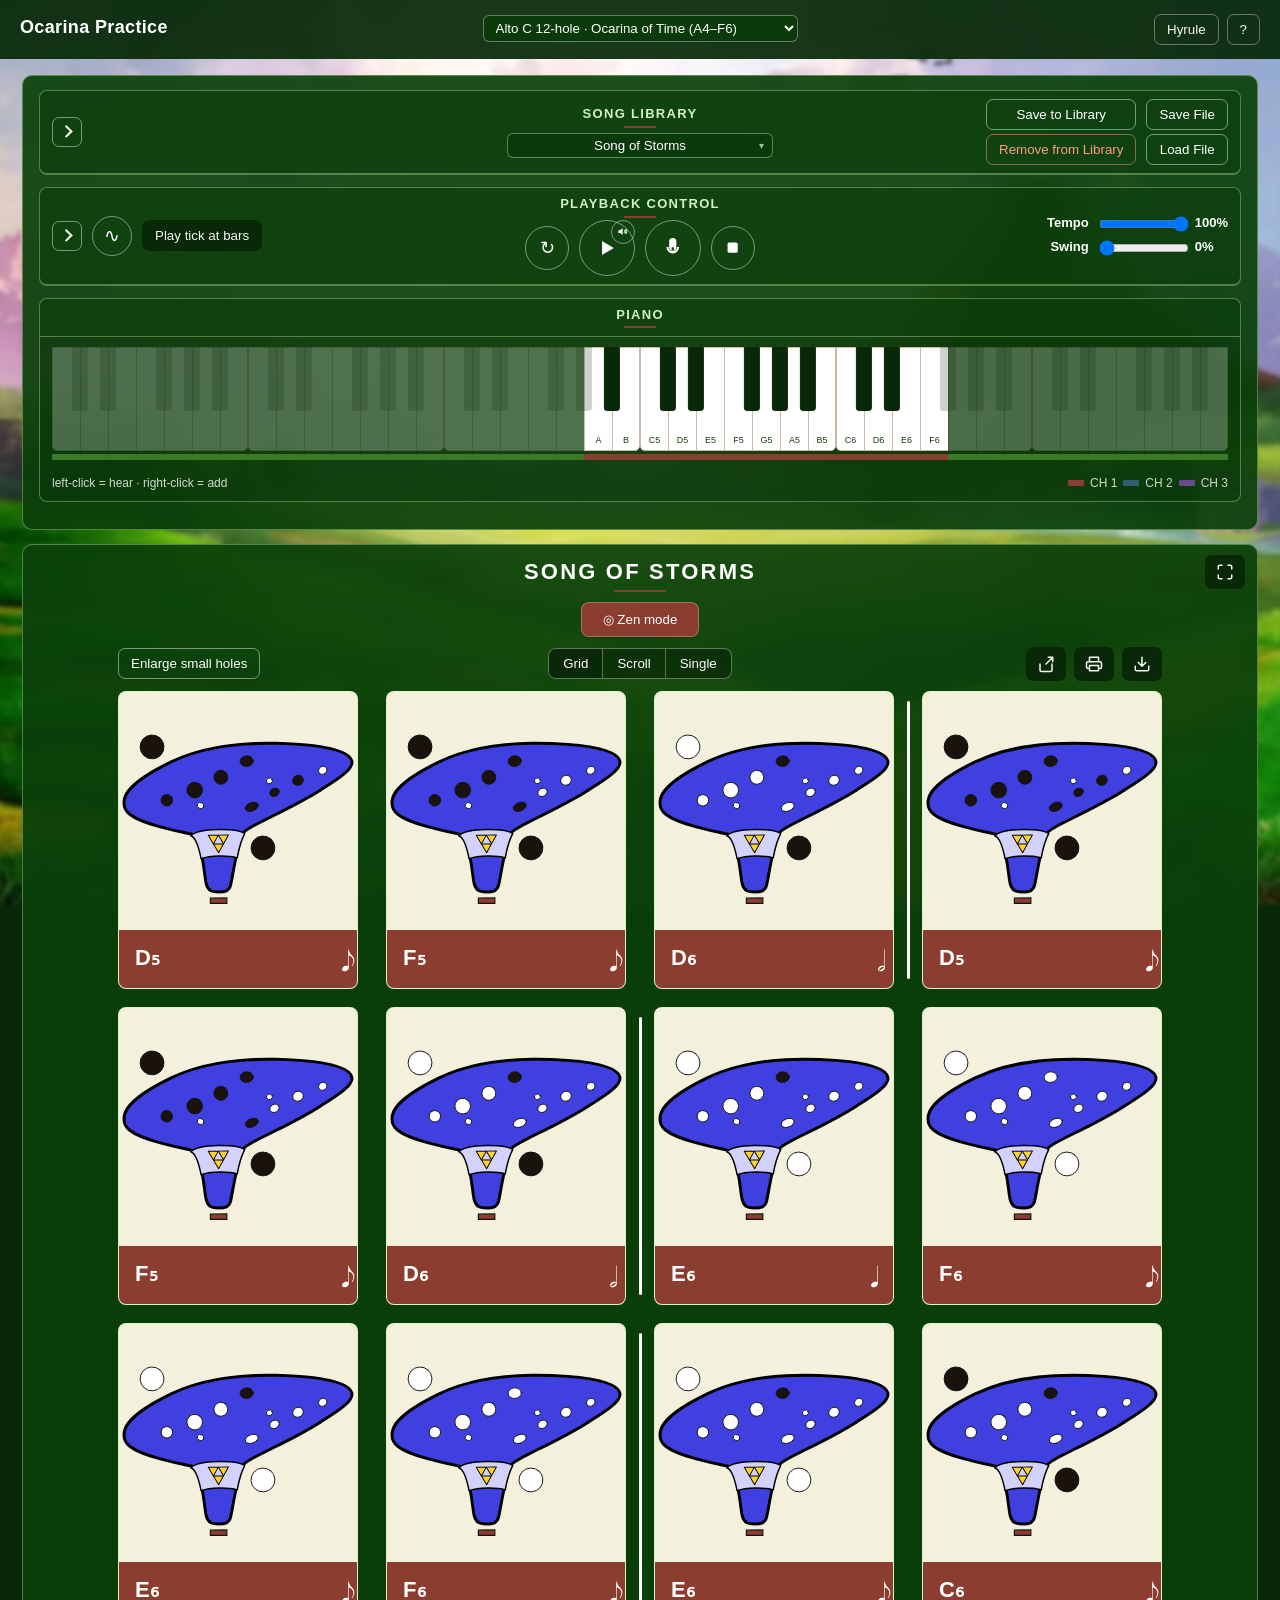
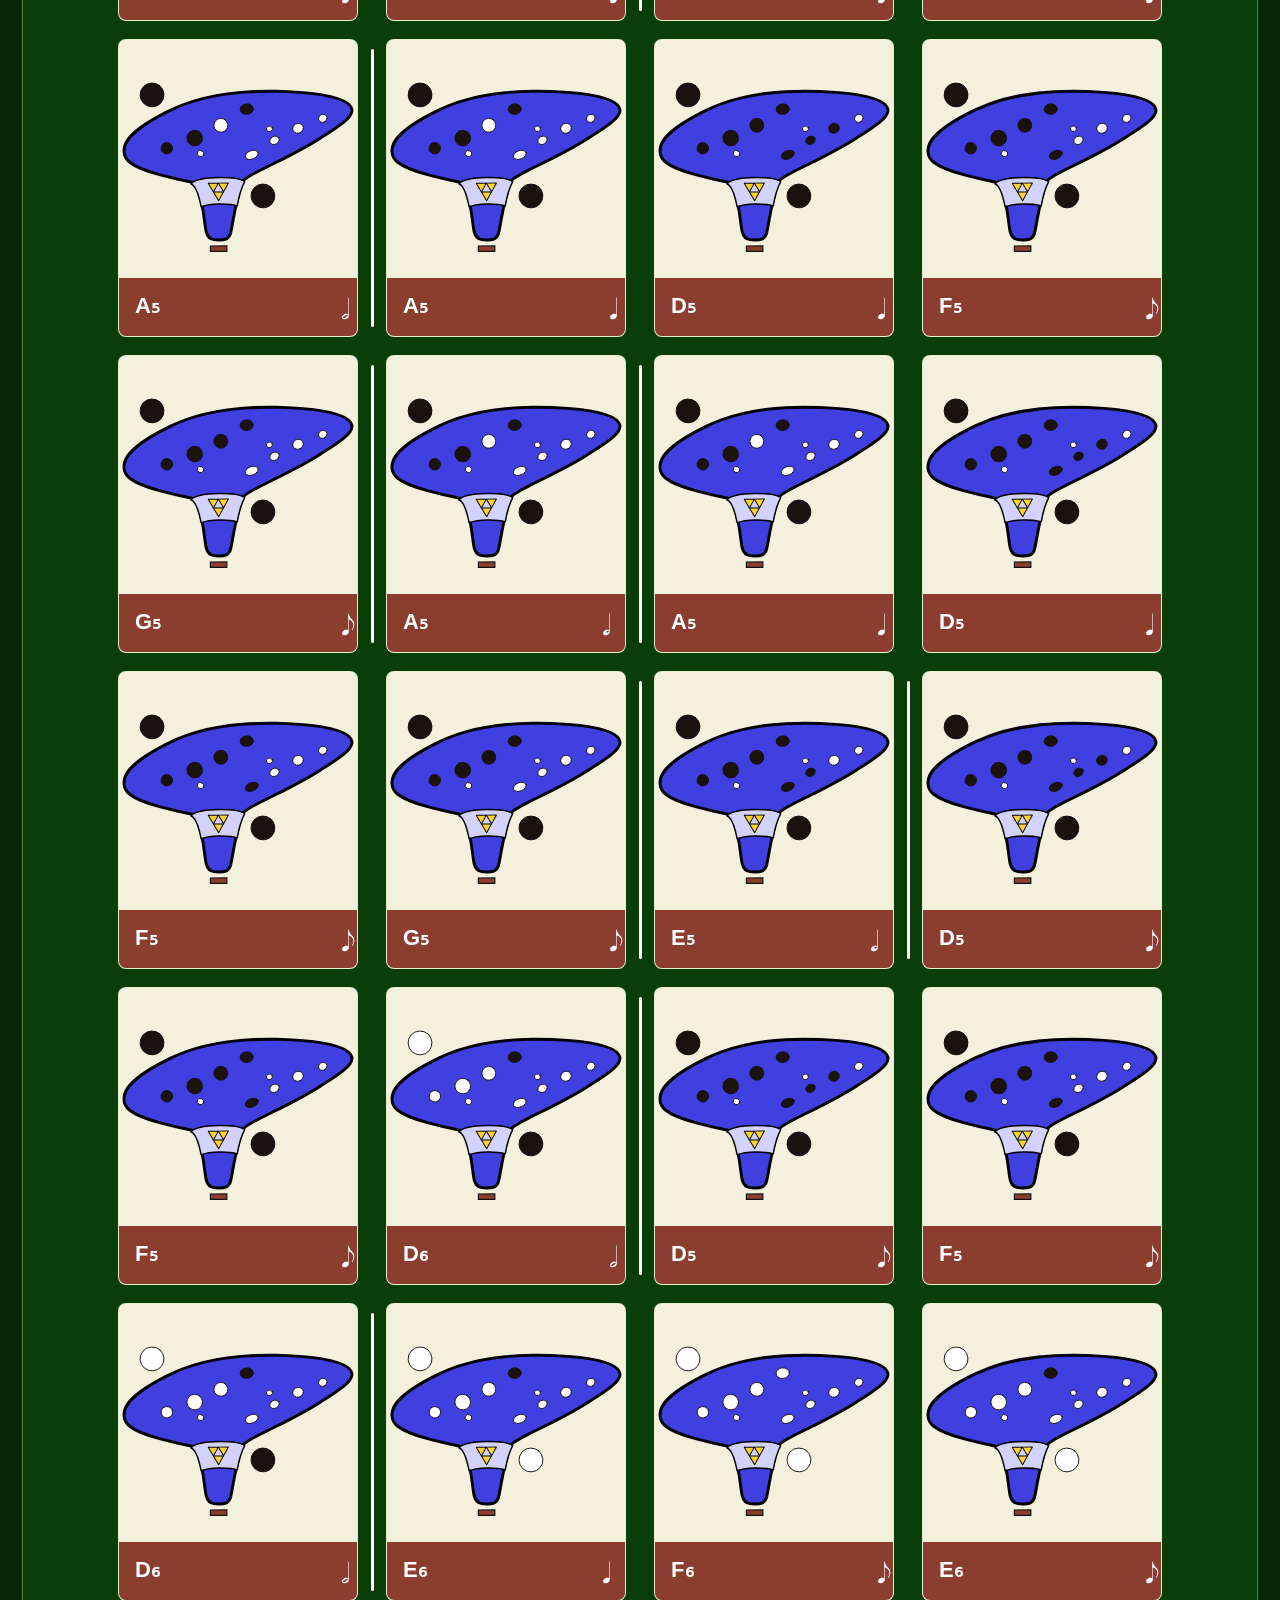
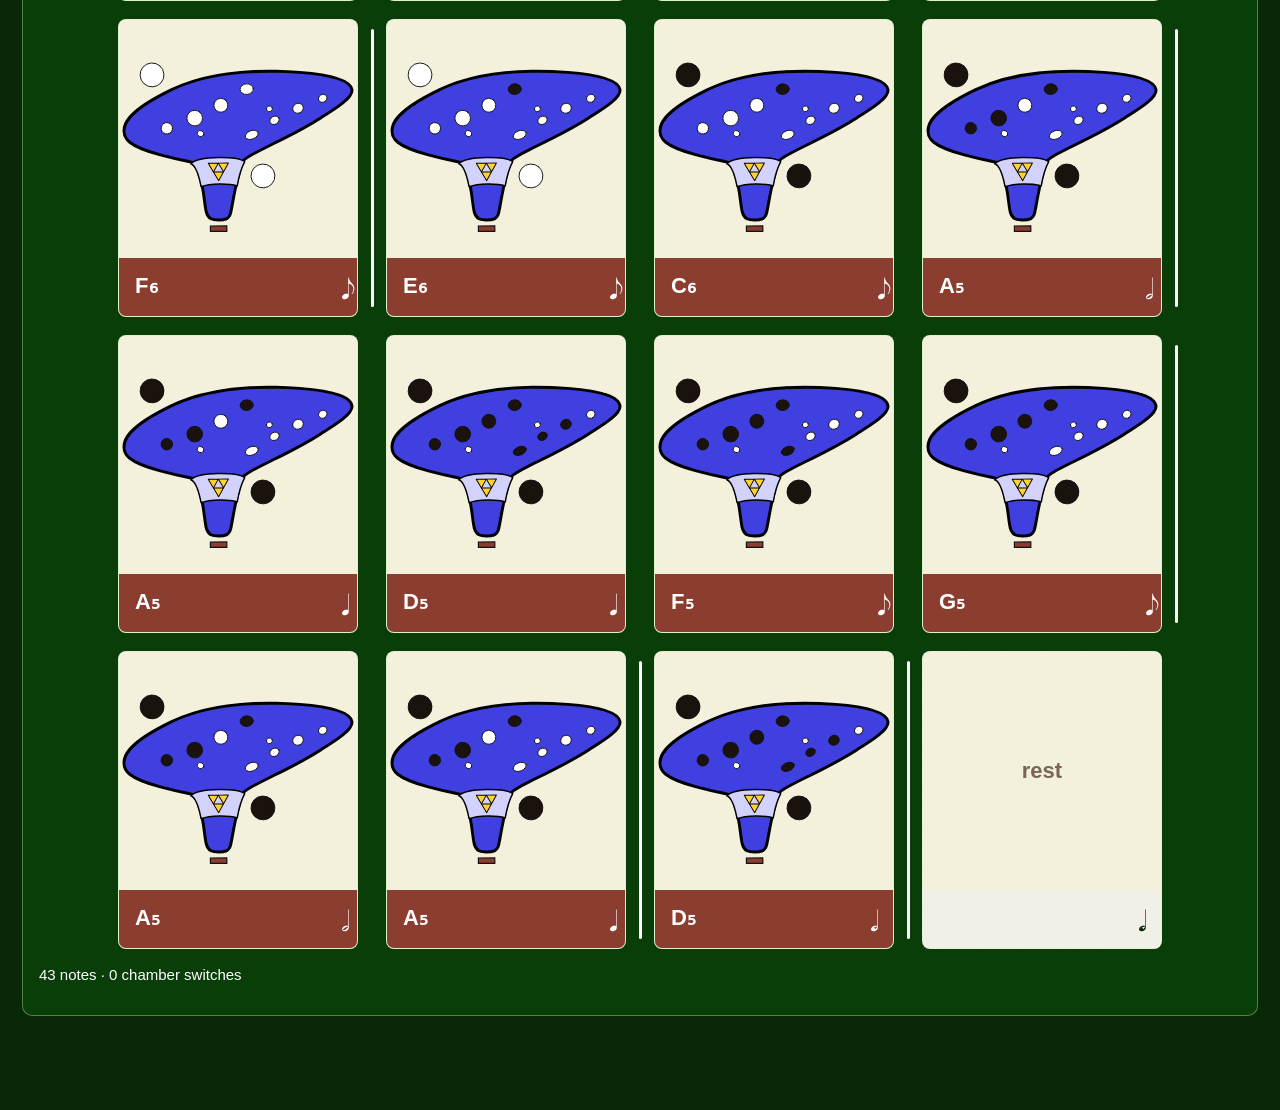
==== commit d41563a4: "Swap the duck toggle's arrow-into-line glyph for a loud/soft volume speaker that shows the melody's " ====
--- a/index.html
+++ b/index.html
@@ -42,7 +42,7 @@
   } catch (e) {}
 })();
 </script>
-<link rel="stylesheet" href="css/app.css?v=css-v9" />
+<link rel="stylesheet" href="css/app.css?v=css-v13" />
 <script type="application/ld+json">
 {
   "@context": "https://schema.org",
@@ -142,7 +142,7 @@
                 <svg class="g-pause" viewBox="0 0 24 24" aria-hidden="true" focusable="false"><rect x="4.6" y="5" width="5.2" height="14" rx="2.1"/><rect x="14.2" y="5" width="5.2" height="14" rx="2.1"/></svg>
               </button>
               <button type="button" class="t-btn duck" id="mirrorDuck" title="Duck the melody (~20%) so your ocarina leads" aria-label="Duck the melody" aria-pressed="false">
-                <svg viewBox="0 0 24 24" aria-hidden="true" focusable="false"><path d="M5 7h14l-7 7z"/><path d="M6 16h12v3H6z"/></svg>
+                <svg class="g-soft" viewBox="0 0 24 24" aria-hidden="true" focusable="false"><path d="M3 9h4l5-4.5v15L7 15H3Z"/><path d="M15.9 9.75a4.5 4.5 0 0 1 0 4.5" fill="none" stroke="currentColor" stroke-width="2" stroke-linecap="round"/></svg><svg class="g-loud" viewBox="0 0 24 24" aria-hidden="true" focusable="false"><path d="M3 9h4l5-4.5v15L7 15H3Z"/><path d="M15.9 9.75a4.5 4.5 0 0 1 0 4.5M18.06 8.5a7 7 0 0 1 0 7M20.23 7.25a9.5 9.5 0 0 1 0 9.5" fill="none" stroke="currentColor" stroke-width="2" stroke-linecap="round"/></svg>
               </button>
             </div>
             <button type="button" class="t-btn practice" id="mirrorPractice" title="Practice mode: the song advances when you hit each note in tune" aria-label="Practice mode" aria-pressed="false"><svg class="g-mic" viewBox="0 0 24 24" aria-hidden="true" focusable="false"><path d="M12 2.8a3.4 3.4 0 0 1 3.4 3.4v5a3.4 3.4 0 0 1-6.8 0v-5A3.4 3.4 0 0 1 12 2.8Zm-6 8.6a6 6 0 0 0 12 0h-2a4 4 0 0 1-8 0Zm5 .02v3.08a1 1 0 0 0 2 0v-3.08Z"/></svg></button>
@@ -222,7 +222,7 @@
             <svg class="g-pause" viewBox="0 0 24 24" aria-hidden="true" focusable="false"><rect x="4.6" y="5" width="5.2" height="14" rx="2.1"/><rect x="14.2" y="5" width="5.2" height="14" rx="2.1"/></svg>
           </button>
           <button type="button" class="focus-btn duck" id="focusDuck" title="Duck the melody (~20%) so your ocarina leads" aria-label="Duck the melody" aria-pressed="false">
-            <svg viewBox="0 0 24 24" aria-hidden="true" focusable="false"><path d="M5 7h14l-7 7z"/><path d="M6 16h12v3H6z"/></svg>
+            <svg class="g-soft" viewBox="0 0 24 24" aria-hidden="true" focusable="false"><path d="M3 9h4l5-4.5v15L7 15H3Z"/><path d="M15.9 9.75a4.5 4.5 0 0 1 0 4.5" fill="none" stroke="currentColor" stroke-width="2" stroke-linecap="round"/></svg><svg class="g-loud" viewBox="0 0 24 24" aria-hidden="true" focusable="false"><path d="M3 9h4l5-4.5v15L7 15H3Z"/><path d="M15.9 9.75a4.5 4.5 0 0 1 0 4.5M18.06 8.5a7 7 0 0 1 0 7M20.23 7.25a9.5 9.5 0 0 1 0 9.5" fill="none" stroke="currentColor" stroke-width="2" stroke-linecap="round"/></svg>
           </button>
         </div>
         <button type="button" class="focus-btn" id="practiceFocusBtn" title="Practice mode: the song advances when you hit each note in tune" aria-label="Practice mode" aria-pressed="false"><svg class="g-mic" viewBox="0 0 24 24" aria-hidden="true" focusable="false"><path d="M12 2.8a3.4 3.4 0 0 1 3.4 3.4v5a3.4 3.4 0 0 1-6.8 0v-5A3.4 3.4 0 0 1 12 2.8Zm-6 8.6a6 6 0 0 0 12 0h-2a4 4 0 0 1-8 0Zm5 .02v3.08a1 1 0 0 0 2 0v-3.08Z"/></svg></button>
@@ -258,7 +258,7 @@
         <dt>Hold chip / key</dt><dd>Hear just that one note (about ¼ s)</dd>
         <dt>?</dt><dd>Show / hide this list</dd>
       </dl>
-      <p class="help-meta">Found a problem? <a href="https://github.com/tribbin/Ocarina-Practice/issues" target="_blank" rel="noopener">Report an issue</a> · Like the tool? <a href="https://ko-fi.com/tribbin" target="_blank" rel="noopener">Buy me a coffee</a>.</p>
+      <p class="help-meta">Found a problem? <a href="https://github.com/tribbin/Ocarina-Practice/issues" target="_blank" rel="noopener">Report an issue</a> · <span class="coffee-unit">Like the tool? <a href="https://ko-fi.com/tribbin" target="_blank" rel="noopener">Buy me a coffee</a><svg class="help-coffee" viewBox="0 0 24 24" aria-hidden="true" focusable="false"><path d="M4.5 8h12v6.5a4 4 0 0 1-4 4h-4a4 4 0 0 1-4-4V8Zm12 1.5h1.6a2.5 2.5 0 0 1 0 5H16.5v-1.8h1.6a.7.7 0 0 0 0-1.4h-1.6V9.5Zm-9.3-4.7h1.8v2.6h-1.8V4.8Zm4 0h1.8v2.6h-1.8V4.8Z"/></svg></span>.</p>
     </div>
   </div>
   <div id="sr-gesture-hints" class="sr-only">
--- a/css/app.css
+++ b/css/app.css
@@ -424,6 +424,11 @@
 @media (max-width: 760px) {
   header.app { display: flex; flex-wrap: wrap; }
   .inst-picker { margin-inline: auto; }
+  /* The trailing tools keep their desktop edge when the bar wraps: an auto
+     left margin rides .head-tools to the row's right end instead of letting
+     a wrapped line start flush left (the theme/? pair Robin caught on the
+     phone, 2026-09-30). */
+  .head-tools { margin-left: auto; }
   /* Reserve the selector's grown-up width from the first paint: the option
      list arrives with the instruments fetch, and today the narrow empty
      control balloons into the row — head-tools wrap onto a second line and
@@ -1401,22 +1406,32 @@
 #mirrorStop svg.g-stop { display: block; }
 /* Melody-duck toggle: a small corner circle riding the play button (the duck
    rides with playback, so it sits where the eyes already are) — the
-   transport row keeps its original order and spacing. Down-arrow onto a
-   line = "quiet the melody down"; engaged = the accent fill. */
+   transport row keeps its original order and spacing. The corner sits flush:
+   top-right aligned as if both buttons were squares (Robin, 2026-09-30). The
+   speaker glyph
+   reads the melody's CURRENT volume: three waves (loud) at full level, the
+   single wave (soft) while ducked — the engaged state fills orange rather
+   than the red accent (Robin, 2026-09-30). */
 .play-cluster { position: relative; display: inline-flex; }
 .t-btn.duck {
-  position: absolute; top: 4px; right: 4px;
+  position: absolute; top: 0; right: 0;
   width: 24px; height: 24px; font-size: 13px;
 }
 #tabPanel.focus .focus-btn.duck {
-  position: absolute; top: 6px; right: 6px;
+  position: absolute; top: 0; right: 0;
   width: 32px; height: 32px; font-size: 16px;
   background: rgba(255, 255, 255, 0.14); color: var(--paper);
   border: 1px solid rgba(255, 255, 255, 0.5);
 }
-.t-btn.duck > svg, .focus-btn.duck > svg { display: block; }
+/* State-driven glyph: the speaker shows the melody's CURRENT volume — the
+   loud three waves while the duck is off, the soft single wave when it's
+   engaged (orange fill, not the red accent) — the .on class syncDuckUI
+   owns stays the single state. */
+.t-btn.duck > svg, .focus-btn.duck > svg { display: none; }
+.t-btn.duck:not(.on) .g-loud, .focus-btn.duck:not(.on) .g-loud,
+.t-btn.duck.on .g-soft, .focus-btn.duck.on .g-soft { display: block; }
 .t-btn.duck.on, #tabPanel.focus .focus-btn.duck.on {
-  background: var(--accent); color: #fff; border-color: var(--accent);
+  background: #d97706; color: #fff; border-color: #d97706;
 }
 
 /* Exit button: fixed top-right, fades in on mouse move */
@@ -1921,6 +1936,13 @@
 /* Colophon line under the shortcut rows: the issues link users can report
    problems through (Robin, 2026-09-25). */
 .help-meta { margin: 10px 0 0; border-top: 1px solid color-mix(in srgb, currentColor 18%, transparent); padding-top: 8px; font-size: 13px; opacity: .85; }
+/* Small coffee cup after the ko-fi colophon link (Robin, 2026-09-30):
+   decorative, sized off the line's own text and painted with its ink. */
+.help-coffee { width: 1em; height: 1em; margin-left: 3px; vertical-align: -0.12em; fill: currentColor; }
+/* The coffee sentence wraps as one unit (Robin, 2026-09-30): in a narrow
+   card the whole "Like the tool? Buy me a coffee" phrase drops below the
+   issues line instead of breaking mid-phrase. */
+.coffee-unit { white-space: nowrap; }
 
 /* Practice history line: one muted run summary under the tuner track. */
 .prac-history {
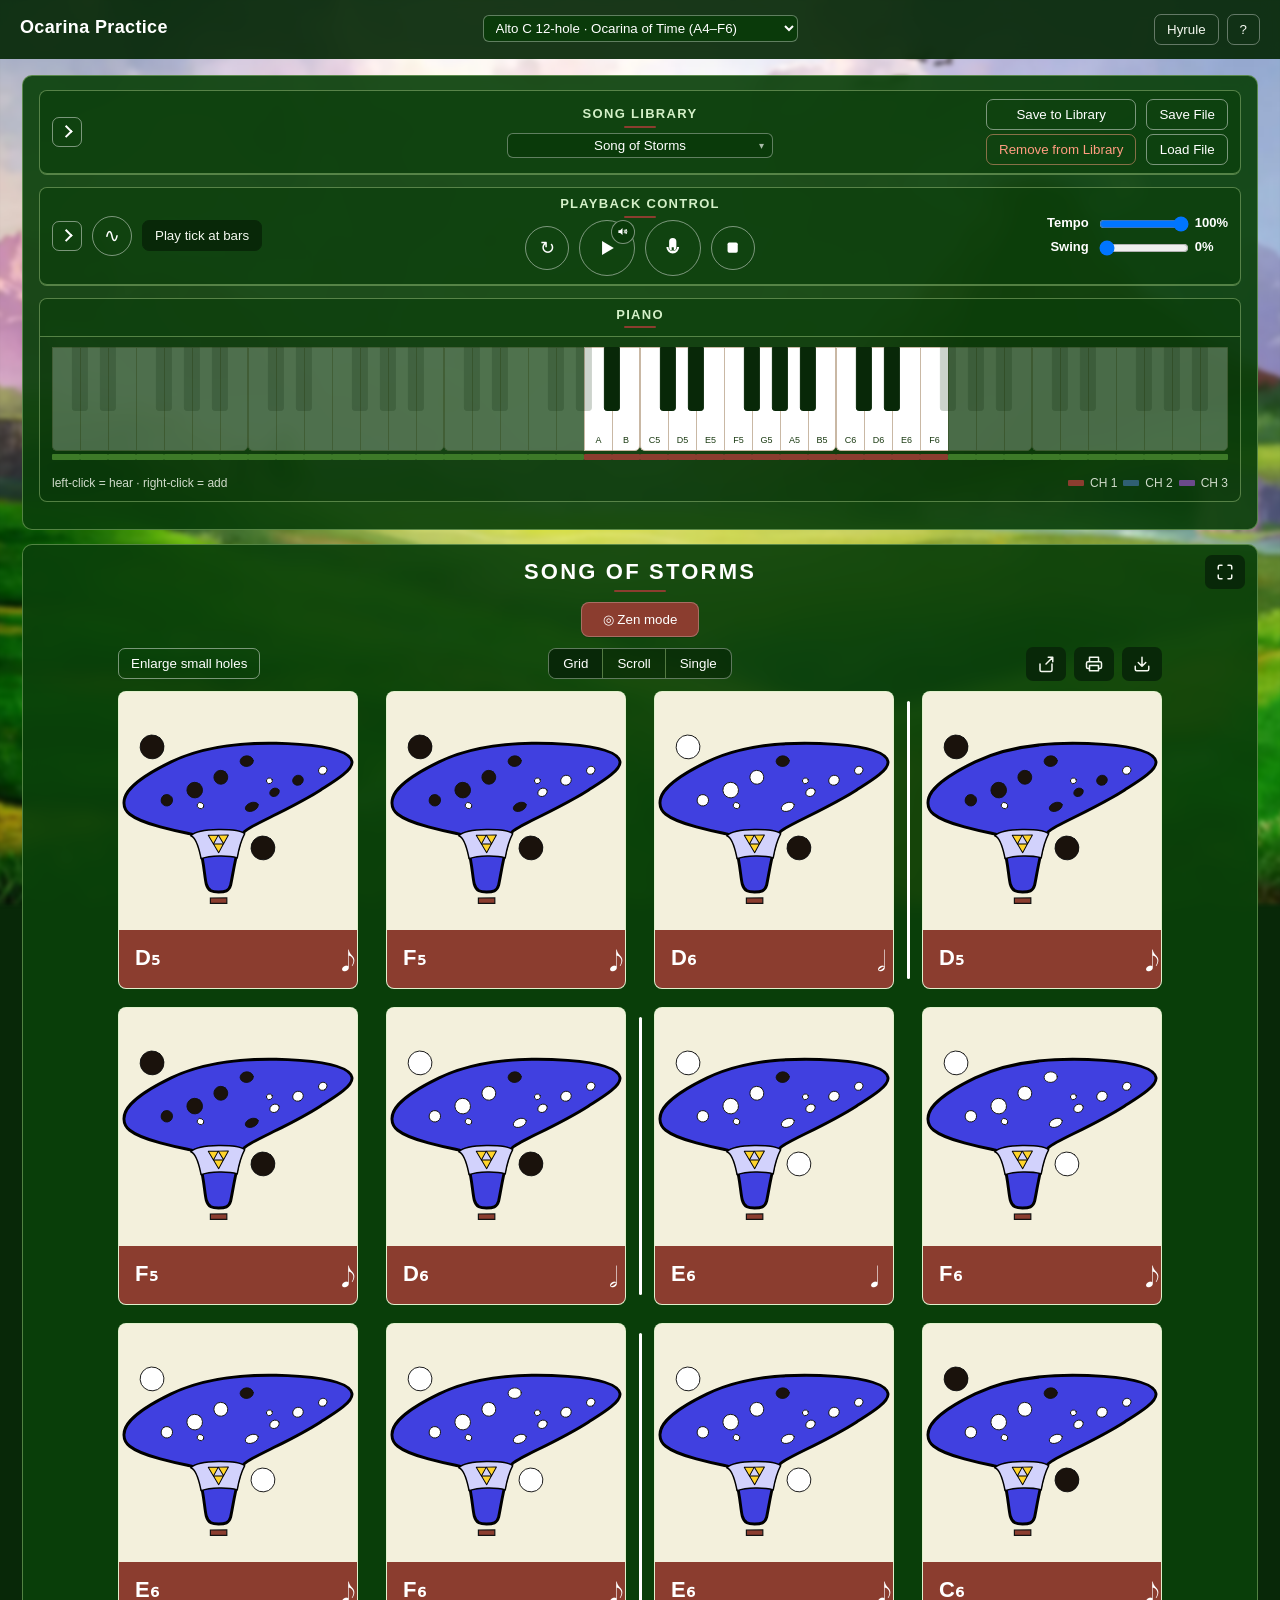
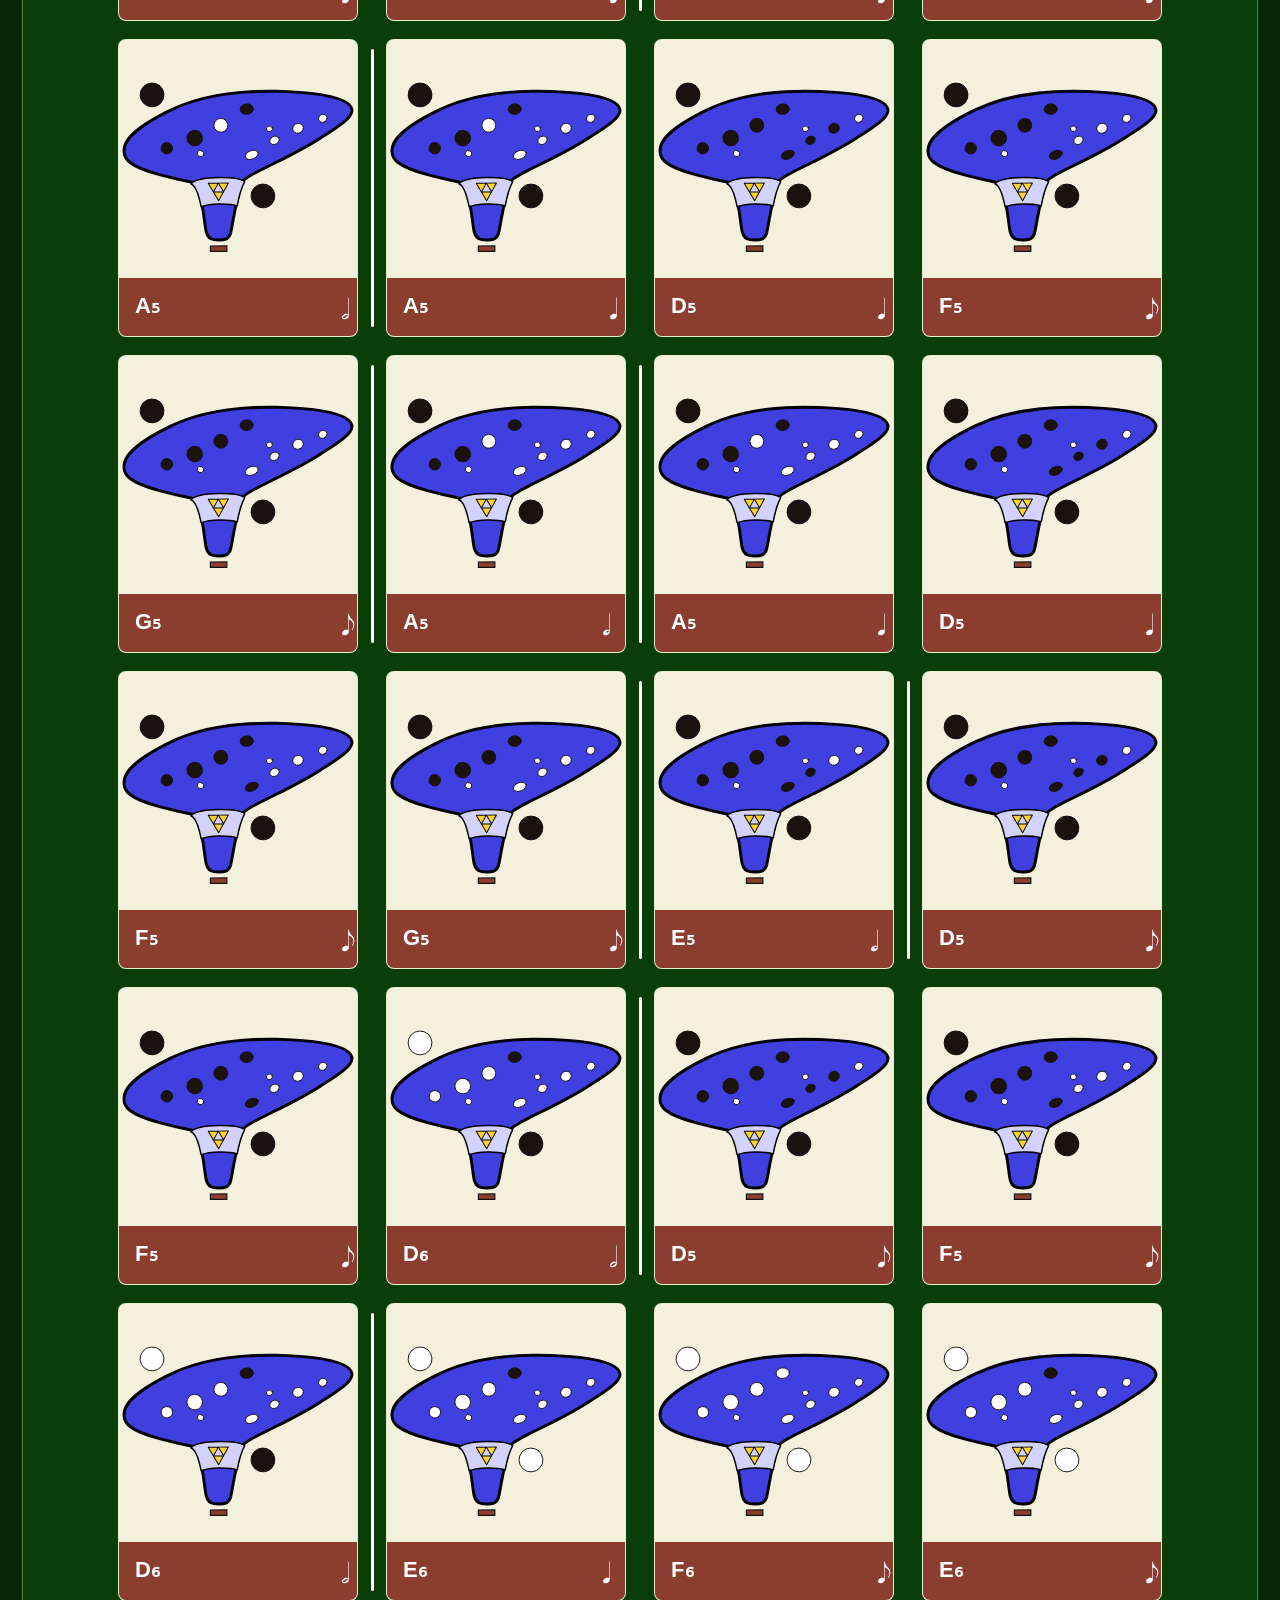
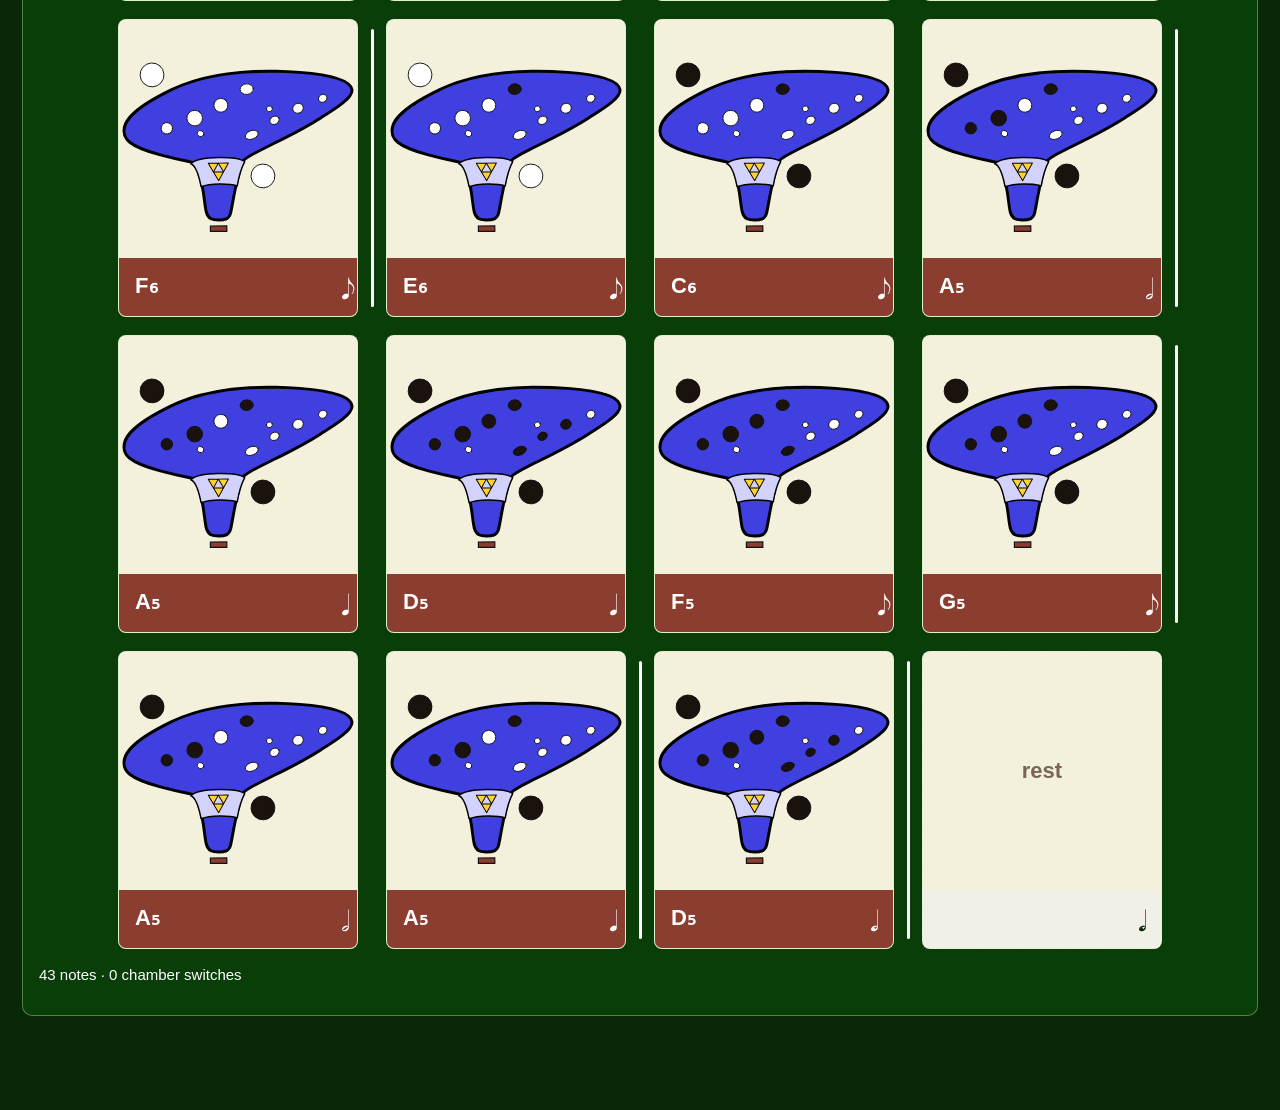
==== commit 6b1a805a: "Give the duck corner badge a dedicated opaque face so the play button's rim and running colour never" ====
--- a/index.html
+++ b/index.html
@@ -42,7 +42,7 @@
   } catch (e) {}
 })();
 </script>
-<link rel="stylesheet" href="css/app.css?v=css-v13" />
+<link rel="stylesheet" href="css/app.css?v=css-v14" />
 <script type="application/ld+json">
 {
   "@context": "https://schema.org",
--- a/css/app.css
+++ b/css/app.css
@@ -13,6 +13,9 @@
   --ch3: #6b4a8b;
   --panel: #ffffff;
   --head: #faf7f2;
+  /* Duck-badge face: a dedicated opaque tone a shade darker than the
+     surface it rides (Robin, 2026-09-30). */
+  --duck-badge: #efe4d4;
   --muted: #6a5648;
   --oca-bg: #f3e6d6;
   --key: #faf7f2;
@@ -58,6 +61,7 @@
   --ch-line-empty: #3d7a28;
   --zen: #071807;
   --zen-btn: #142814;
+  --duck-badge: #0a3a0a;
   --key-now: #7edc5a;
   --key-now-ring: #2d8a18;
   --key-now-black: #145c10;
@@ -90,6 +94,7 @@
   --ch-line-empty: #3a3a42;
   --zen: #060607;
   --zen-btn: #1d1d22;
+  --duck-badge: #0f0602;
   --key-now: #123a24;
   --key-now-ring: #3ee07f;
   --key-now-black: #123a24;
@@ -1410,17 +1415,24 @@
    top-right aligned as if both buttons were squares (Robin, 2026-09-30). The
    speaker glyph
    reads the melody's CURRENT volume: three waves (loud) at full level, the
-   single wave (soft) while ducked — the engaged state fills orange rather
-   than the red accent (Robin, 2026-09-30). */
+    single wave (soft) while ducked — the engaged state fills orange rather
+    than the red accent (Robin, 2026-09-30). The badge wears a dedicated
+    OPAQUE tone (--duck-badge, a shade darker than the surface it rides) so
+    the play button's rim and running face never shine through it — the old
+    transparent fill let the rim arc and the running green show through
+    (Robin, 2026-09-30); it keeps that face while the play button runs, and
+    the engaged orange stays its own. The zen mirror rides an already-opaque
+    surface, so it wears the zen button face. */
 .play-cluster { position: relative; display: inline-flex; }
-.t-btn.duck {
+button.t-btn.duck {
   position: absolute; top: 0; right: 0;
   width: 24px; height: 24px; font-size: 13px;
+  background: var(--duck-badge);
 }
 #tabPanel.focus .focus-btn.duck {
   position: absolute; top: 0; right: 0;
   width: 32px; height: 32px; font-size: 16px;
-  background: rgba(255, 255, 255, 0.14); color: var(--paper);
+  background: var(--zen-btn); color: var(--paper);
   border: 1px solid rgba(255, 255, 255, 0.5);
 }
 /* State-driven glyph: the speaker shows the melody's CURRENT volume — the
